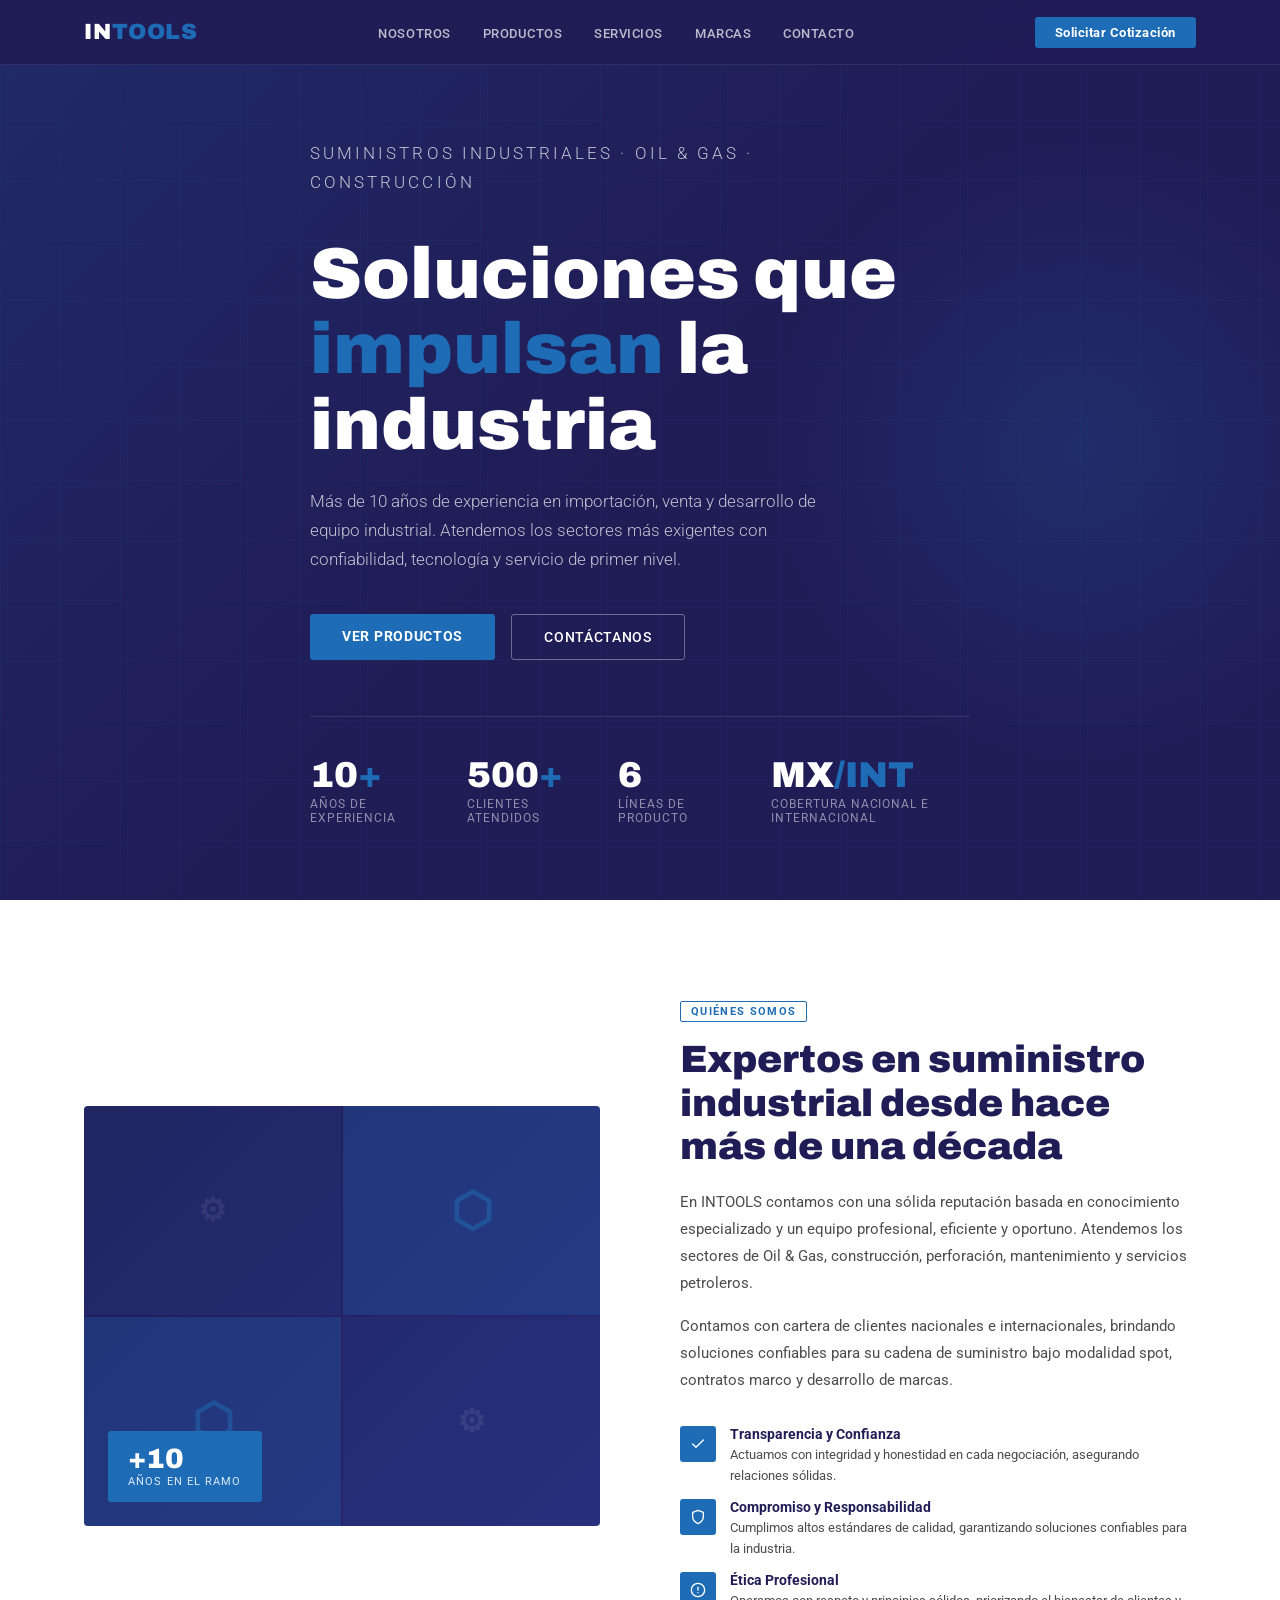
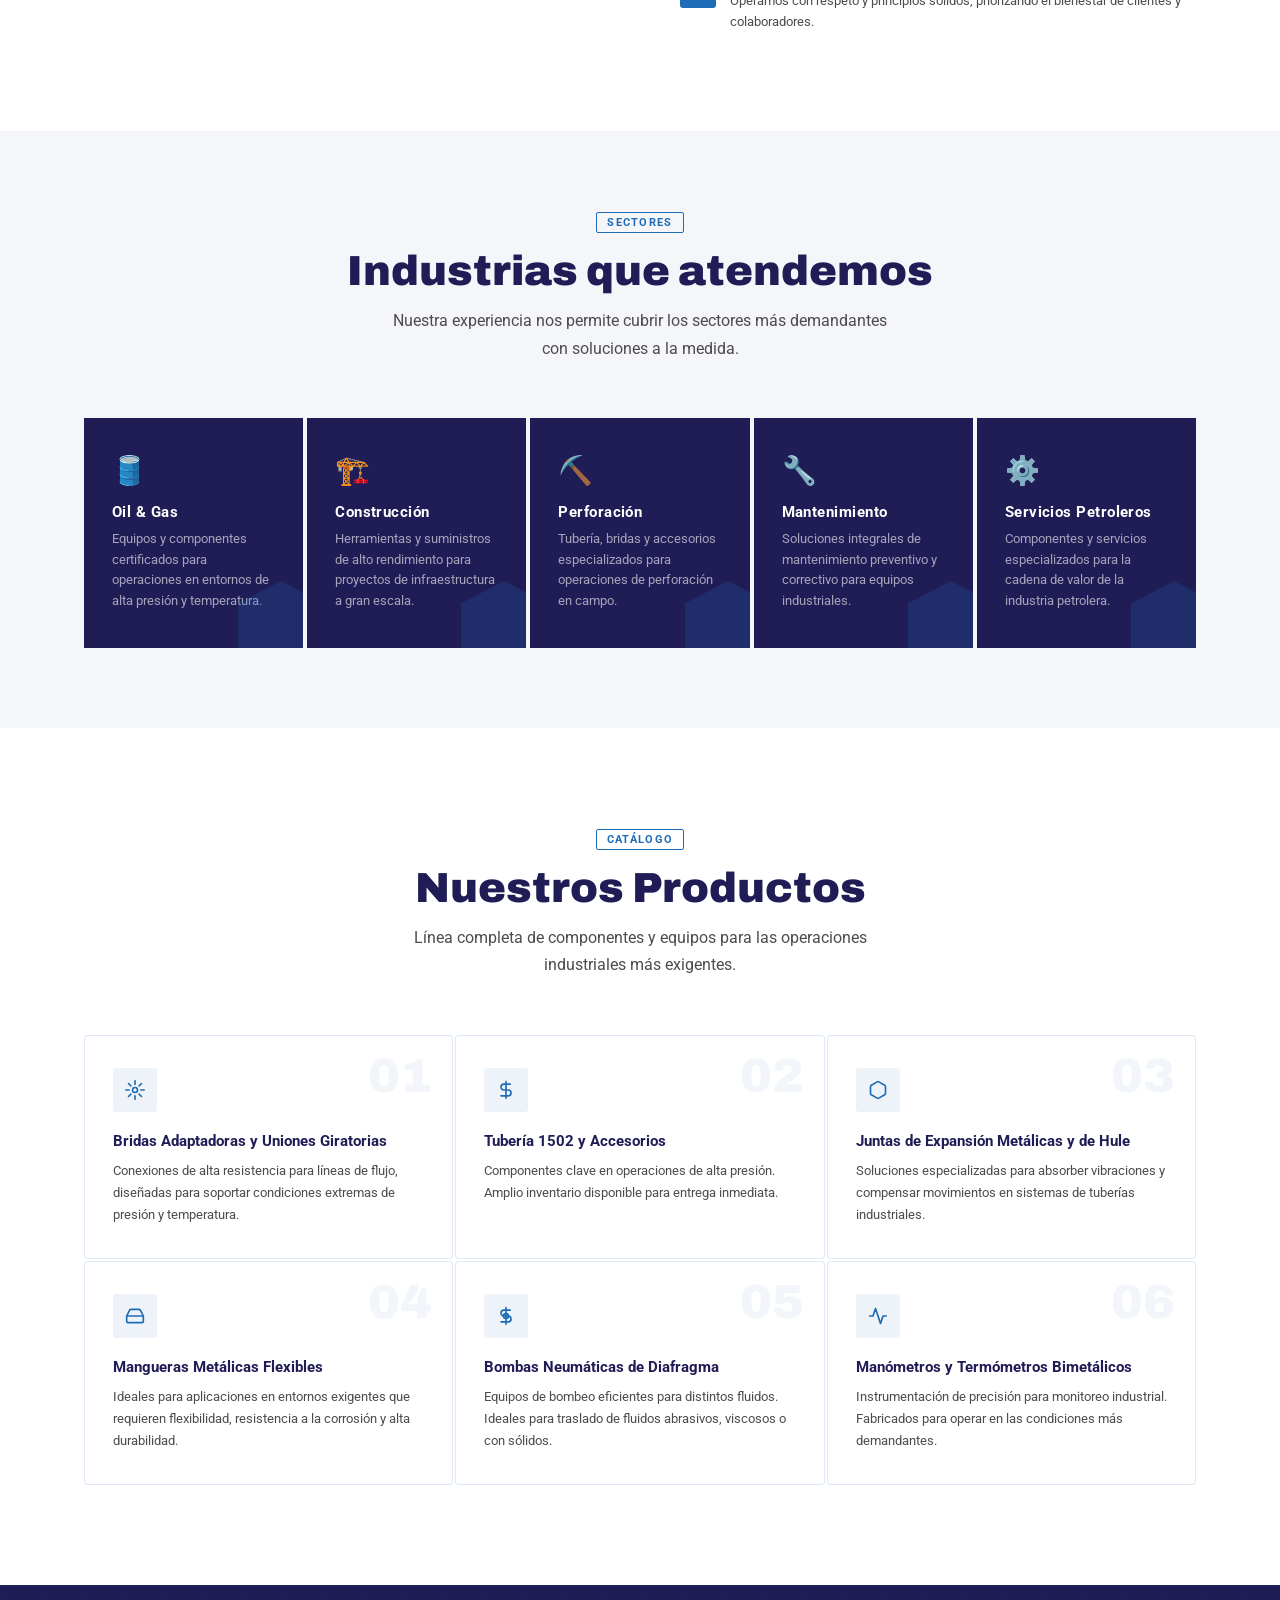
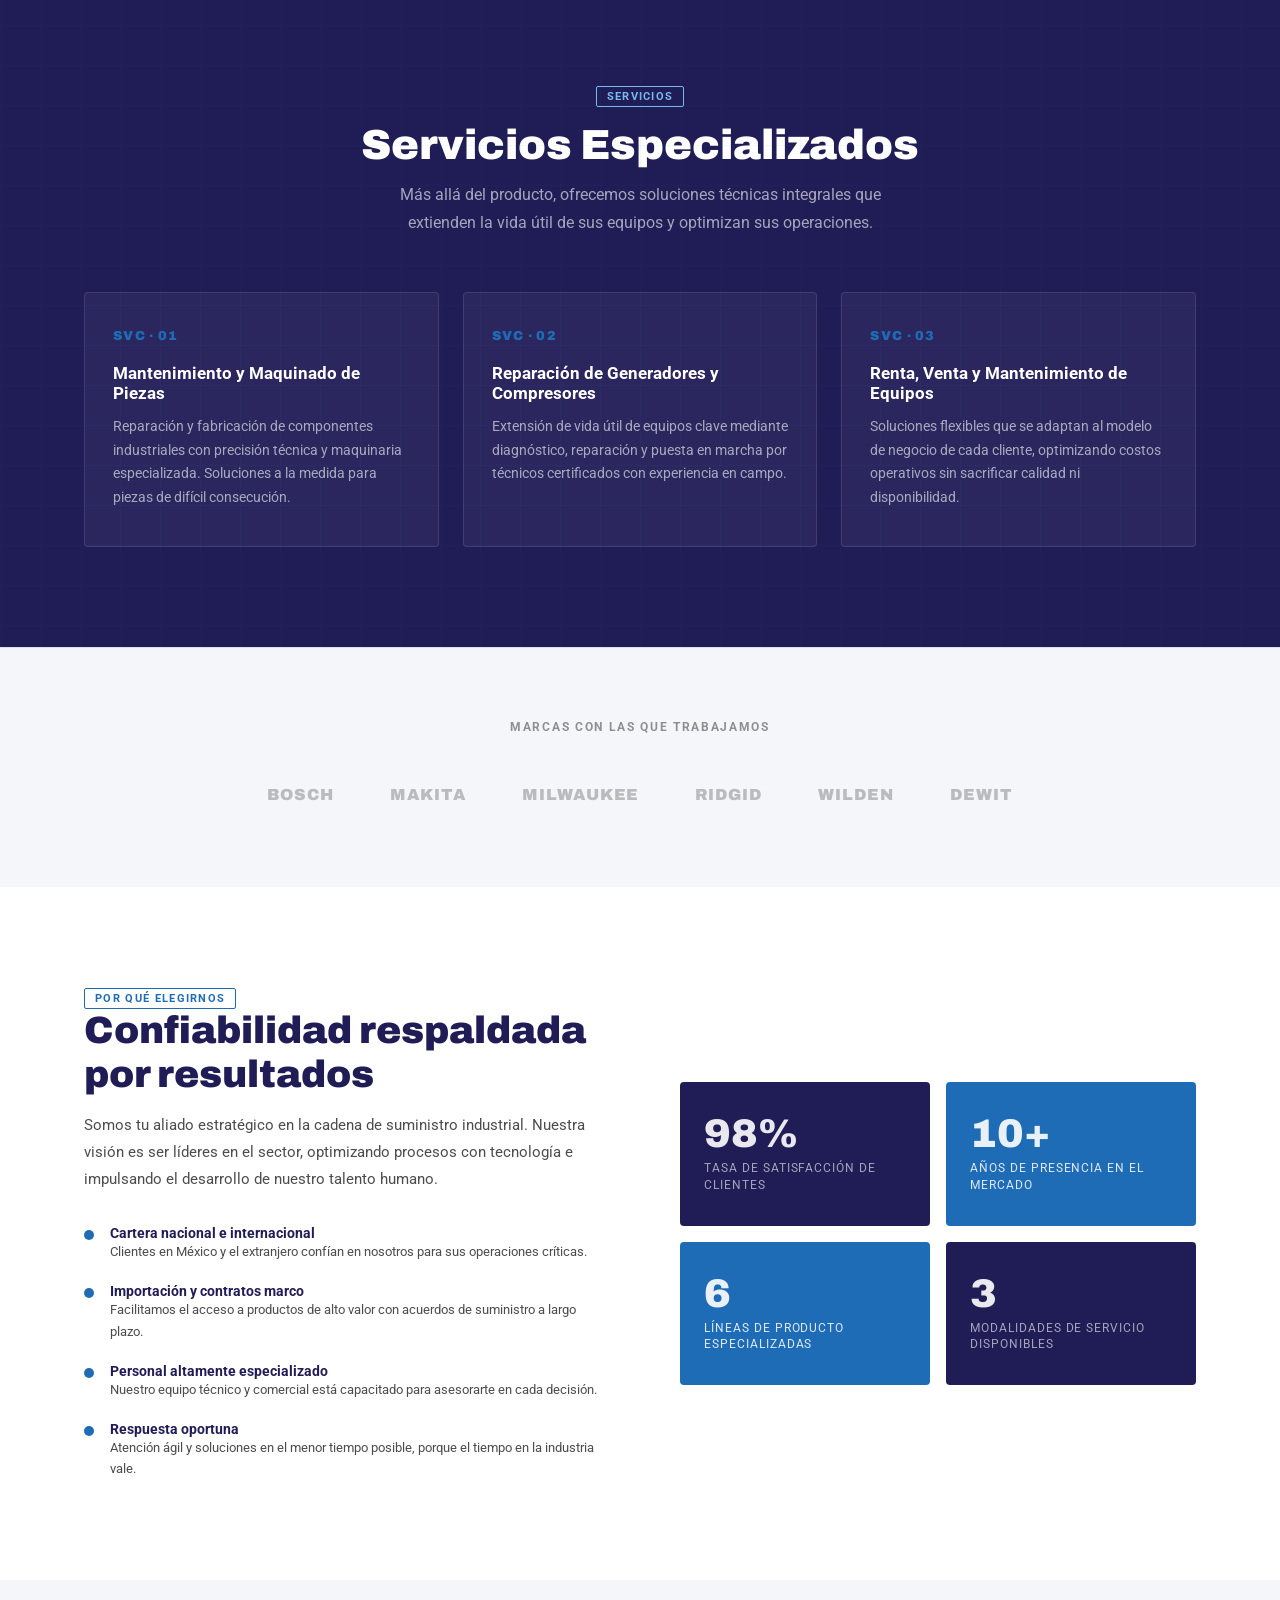
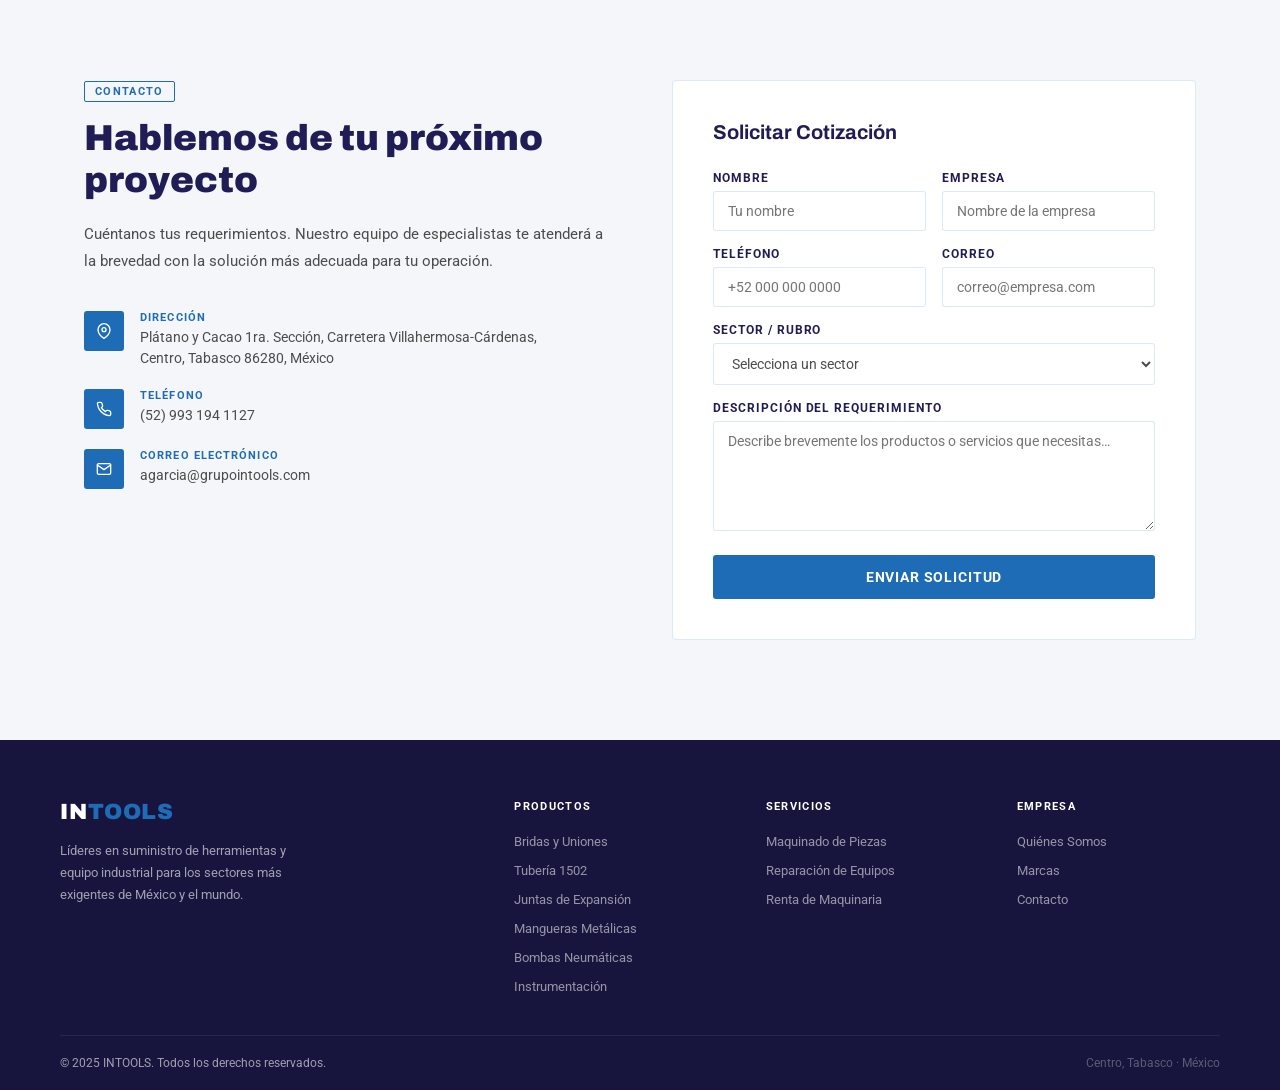
==== index.html @ 66bf2080 "Create index.html" ====
<!DOCTYPE html>
<html lang="es">
<head>
<meta charset="UTF-8">
<meta name="viewport" content="width=device-width, initial-scale=1.0">
<title>INTOOLS – Suministros Industriales</title>
<link rel="preconnect" href="https://fonts.googleapis.com">
<link rel="preconnect" href="https://fonts.gstatic.com" crossorigin>
<link href="https://fonts.googleapis.com/css2?family=Archivo:ital,wght@0,400;0,600;0,700;0,900;1,400&family=Roboto:wght@300;400;500;700&display=swap" rel="stylesheet">
<style>
  *, *::before, *::after { box-sizing: border-box; margin: 0; padding: 0; }

  :root {
    --gray:    #4D4C4C;
    --blue:    #1F6CB6;
    --navy:    #201C56;
    --white:   #ffffff;
    --light:   #f4f6f9;
    --border:  rgba(31,108,182,.15);
    --shadow:  0 4px 32px rgba(32,28,86,.10);
  }

  html { scroll-behavior: smooth; }
  body { font-family: 'Roboto', sans-serif; color: var(--gray); background: var(--white); overflow-x: hidden; }

  /* ── UTILITY ── */
  .container { max-width: 1160px; margin: 0 auto; padding: 0 24px; }
  .tag { display: inline-block; font-size: 11px; font-weight: 700; letter-spacing: .12em; text-transform: uppercase; color: var(--blue); border: 1.5px solid var(--blue); border-radius: 2px; padding: 3px 10px; }

  /* ── NAV ── */
  nav {
    position: fixed; top: 0; left: 0; right: 0; z-index: 100;
    background: rgba(32,28,86,.97);
    backdrop-filter: blur(10px);
    border-bottom: 1px solid rgba(255,255,255,.08);
  }
  .nav-inner { display: flex; align-items: center; justify-content: space-between; height: 64px; }
  .logo { font-family: 'Archivo', sans-serif; font-weight: 900; font-size: 22px; color: var(--white); letter-spacing: .04em; text-decoration: none; }
  .logo span { color: var(--blue); }
  .nav-links { display: flex; gap: 32px; list-style: none; }
  .nav-links a { font-size: 13px; font-weight: 500; color: rgba(255,255,255,.7); text-decoration: none; letter-spacing: .04em; text-transform: uppercase; transition: color .2s; }
  .nav-links a:hover { color: var(--white); }
  .nav-cta { background: var(--blue); color: var(--white); padding: 8px 20px; border-radius: 3px; font-size: 13px; font-weight: 700; text-decoration: none; letter-spacing: .04em; transition: background .2s; }
  .nav-cta:hover { background: #1558a0; }
  .hamburger { display: none; flex-direction: column; gap: 5px; cursor: pointer; background: none; border: none; }
  .hamburger span { width: 24px; height: 2px; background: var(--white); border-radius: 2px; display: block; }

  /* ── HERO ── */
  .hero {
    min-height: 100vh;
    background: var(--navy);
    display: flex; align-items: center;
    position: relative; overflow: hidden;
    padding-top: 64px;
  }
  .hero-bg {
    position: absolute; inset: 0;
    background:
      linear-gradient(135deg, rgba(31,108,182,.18) 0%, transparent 50%),
      linear-gradient(225deg, rgba(32,28,86,1) 50%, transparent 100%);
  }
  .hero-grid {
    position: absolute; inset: 0;
    background-image:
      linear-gradient(rgba(31,108,182,.07) 1px, transparent 1px),
      linear-gradient(90deg, rgba(31,108,182,.07) 1px, transparent 1px);
    background-size: 60px 60px;
  }
  .hero-accent {
    position: absolute; right: -120px; top: 50%; transform: translateY(-50%);
    width: 640px; height: 640px;
    border-radius: 50%;
    background: radial-gradient(circle, rgba(31,108,182,.22) 0%, transparent 70%);
    pointer-events: none;
  }
  .hero-content { position: relative; z-index: 2; max-width: 660px; }
  .hero-eyebrow { color: var(--blue); font-size: 12px; font-weight: 700; letter-spacing: .18em; text-transform: uppercase; margin-bottom: 20px; }
  .hero h1 {
    font-family: 'Archivo', sans-serif;
    font-weight: 900; font-size: clamp(40px, 6vw, 72px);
    color: var(--white); line-height: 1.05; margin-bottom: 24px;
  }
  .hero h1 em { font-style: normal; color: var(--blue); }
  .hero p { font-size: 17px; font-weight: 300; color: rgba(255,255,255,.72); line-height: 1.7; max-width: 520px; margin-bottom: 40px; }
  .hero-actions { display: flex; gap: 16px; flex-wrap: wrap; }
  .btn-primary { background: var(--blue); color: var(--white); padding: 14px 32px; border-radius: 3px; font-size: 14px; font-weight: 700; text-decoration: none; letter-spacing: .05em; text-transform: uppercase; transition: background .2s, transform .15s; display: inline-block; }
  .btn-primary:hover { background: #1558a0; transform: translateY(-1px); }
  .btn-outline { border: 1.5px solid rgba(255,255,255,.35); color: var(--white); padding: 14px 32px; border-radius: 3px; font-size: 14px; font-weight: 500; text-decoration: none; letter-spacing: .05em; text-transform: uppercase; transition: border-color .2s, background .2s; display: inline-block; }
  .btn-outline:hover { border-color: var(--white); background: rgba(255,255,255,.06); }
  .hero-stats { display: flex; gap: 48px; margin-top: 56px; padding-top: 40px; border-top: 1px solid rgba(255,255,255,.1); }
  .stat-num { font-family: 'Archivo', sans-serif; font-weight: 900; font-size: 36px; color: var(--white); line-height: 1; }
  .stat-num span { color: var(--blue); }
  .stat-label { font-size: 12px; color: rgba(255,255,255,.5); margin-top: 4px; text-transform: uppercase; letter-spacing: .08em; }

  /* ── ABOUT ── */
  .about { padding: 100px 0; background: var(--white); }
  .about-grid { display: grid; grid-template-columns: 1fr 1fr; gap: 80px; align-items: center; }
  .about-visual {
    position: relative; height: 420px;
    background: linear-gradient(135deg, var(--navy) 0%, #2a2775 100%);
    border-radius: 4px; overflow: hidden;
  }
  .about-visual-inner {
    position: absolute; inset: 0;
    display: grid; grid-template-columns: 1fr 1fr; grid-template-rows: 1fr 1fr;
    gap: 2px;
  }
  .av-cell {
    background: rgba(31,108,182,.12);
    display: flex; align-items: center; justify-content: center;
    font-size: 32px; color: rgba(255,255,255,.08);
    font-weight: 900; font-family: 'Archivo', sans-serif;
    transition: background .3s;
  }
  .av-cell:hover { background: rgba(31,108,182,.22); }
  .av-cell.accent { background: rgba(31,108,182,.3); color: rgba(31,108,182,.5); font-size: 48px; }
  .av-badge {
    position: absolute; bottom: 24px; left: 24px;
    background: var(--blue); color: var(--white);
    padding: 14px 20px; border-radius: 3px;
  }
  .av-badge .big { font-family: 'Archivo', sans-serif; font-weight: 900; font-size: 28px; line-height: 1; }
  .av-badge .small { font-size: 11px; letter-spacing: .1em; text-transform: uppercase; opacity: .85; margin-top: 2px; }
  .about-text .tag { margin-bottom: 16px; }
  .about-text h2 { font-family: 'Archivo', sans-serif; font-weight: 900; font-size: 38px; color: var(--navy); line-height: 1.15; margin-bottom: 20px; }
  .about-text p { font-size: 15px; line-height: 1.8; color: var(--gray); margin-bottom: 16px; }
  .about-values { display: flex; flex-direction: column; gap: 14px; margin-top: 32px; }
  .value-item { display: flex; align-items: flex-start; gap: 14px; }
  .value-icon { width: 36px; height: 36px; background: var(--blue); border-radius: 3px; display: flex; align-items: center; justify-content: center; flex-shrink: 0; }
  .value-icon svg { width: 16px; height: 16px; fill: none; stroke: var(--white); stroke-width: 2; stroke-linecap: round; stroke-linejoin: round; }
  .value-text strong { display: block; font-size: 14px; font-weight: 700; color: var(--navy); margin-bottom: 2px; }
  .value-text span { font-size: 13px; color: var(--gray); line-height: 1.5; }

  /* ── SECTORS ── */
  .sectors { padding: 80px 0; background: var(--light); }
  .section-head { text-align: center; margin-bottom: 56px; }
  .section-head .tag { margin-bottom: 14px; }
  .section-head h2 { font-family: 'Archivo', sans-serif; font-weight: 900; font-size: clamp(28px,4vw,42px); color: var(--navy); line-height: 1.15; }
  .section-head p { font-size: 16px; color: var(--gray); margin-top: 12px; max-width: 520px; margin-left: auto; margin-right: auto; line-height: 1.7; }
  .sectors-grid { display: grid; grid-template-columns: repeat(auto-fit, minmax(200px, 1fr)); gap: 4px; }
  .sector-card {
    background: var(--navy); color: var(--white);
    padding: 36px 28px; position: relative; overflow: hidden;
    transition: background .25s;
  }
  .sector-card:hover { background: #1a185e; }
  .sector-hex {
    position: absolute; bottom: -28px; right: -28px;
    width: 100px; height: 100px; pointer-events: none;
    overflow: visible;
  }
  .sector-hex polygon {
    fill: rgba(31,108,182,.22);
    transform-origin: 50px 50px;
    transform-box: view-box;
  }
  .sector-card:hover .sector-hex polygon { fill: rgba(31,108,182,.36); }

  @keyframes hexIdleSpin {
    from { transform: rotate(0deg) scale(1); }
    to   { transform: rotate(360deg) scale(1); }
  }
  @keyframes hexHoverSpin {
    from { transform: rotate(0deg) scale(1); }
    to   { transform: rotate(360deg) scale(2.6); }
  }

  .sector-hex polygon { animation: hexIdleSpin 9s linear infinite; }
  .sector-card:hover .sector-hex polygon { animation: hexHoverSpin .75s cubic-bezier(.22,.68,0,1.2) forwards; }
  .sector-icon { font-size: 28px; margin-bottom: 16px; display: block; }
  .sector-card h3 { font-size: 15px; font-weight: 700; letter-spacing: .03em; margin-bottom: 8px; }
  .sector-card p { font-size: 13px; color: rgba(255,255,255,.6); line-height: 1.6; }

  /* ── PRODUCTS ── */
  .products { padding: 100px 0; }
  .products-grid { display: grid; grid-template-columns: repeat(auto-fill, minmax(280px, 1fr)); gap: 2px; margin-top: 56px; }
  .prod-card {
    border: 1.5px solid var(--border); border-radius: 4px; padding: 32px 28px;
    position: relative; overflow: hidden; background: var(--white);
    transition: border-color .25s, box-shadow .25s;
  }
  .prod-card:hover { border-color: var(--blue); box-shadow: var(--shadow); }
  .prod-num { position: absolute; top: 16px; right: 20px; font-family: 'Archivo', sans-serif; font-size: 48px; font-weight: 900; color: rgba(31,108,182,.06); line-height: 1; }
  .prod-icon { width: 44px; height: 44px; background: rgba(31,108,182,.08); border-radius: 3px; display: flex; align-items: center; justify-content: center; margin-bottom: 20px; }
  .prod-icon svg { width: 20px; height: 20px; fill: none; stroke: var(--blue); stroke-width: 2; stroke-linecap: round; stroke-linejoin: round; }
  .prod-card h3 { font-size: 15px; font-weight: 700; color: var(--navy); margin-bottom: 10px; }
  .prod-card p { font-size: 13px; color: var(--gray); line-height: 1.7; }

  /* ── SERVICES ── */
  .services { padding: 100px 0; background: var(--navy); position: relative; overflow: hidden; }
  .services::before {
    content: ''; position: absolute; top: 0; left: 0; right: 0; bottom: 0;
    background-image: linear-gradient(rgba(31,108,182,.06) 1px, transparent 1px),
                      linear-gradient(90deg, rgba(31,108,182,.06) 1px, transparent 1px);
    background-size: 40px 40px;
  }
  .services .section-head h2 { color: var(--white); }
  .services .section-head p { color: rgba(255,255,255,.6); }
  .services-grid { display: grid; grid-template-columns: repeat(3, 1fr); gap: 24px; position: relative; z-index: 1; }
  .svc-card {
    background: rgba(255,255,255,.05); border: 1px solid rgba(255,255,255,.1);
    border-radius: 4px; padding: 36px 28px;
    transition: background .25s, border-color .25s;
  }
  .svc-card:hover { background: rgba(31,108,182,.15); border-color: rgba(31,108,182,.4); }
  .svc-num { font-family: 'Archivo', sans-serif; font-weight: 900; font-size: 13px; color: var(--blue); letter-spacing: .1em; margin-bottom: 20px; display: block; }
  .svc-card h3 { font-size: 17px; font-weight: 700; color: var(--white); margin-bottom: 12px; }
  .svc-card p { font-size: 14px; color: rgba(255,255,255,.6); line-height: 1.7; }

  /* ── BRANDS ── */
  .brands { padding: 72px 0; background: var(--light); border-top: 1px solid var(--border); }
  .brands-head { text-align: center; margin-bottom: 40px; }
  .brands-head p { font-size: 12px; font-weight: 700; letter-spacing: .14em; text-transform: uppercase; color: var(--gray); opacity: .6; }
  .brands-strip { display: flex; flex-wrap: wrap; justify-content: center; align-items: center; gap: 8px 0; }
  .brand-pill {
    padding: 12px 28px;
    font-family: 'Archivo', sans-serif; font-weight: 900; font-size: 16px;
    color: rgba(77,76,76,.35); letter-spacing: .06em; text-transform: uppercase;
    transition: color .2s;
    cursor: default;
  }
  .brand-pill:hover { color: var(--navy); }

  /* ── WHY ── */
  .why { padding: 100px 0; }
  .why-grid { display: grid; grid-template-columns: 1fr 1fr; gap: 80px; align-items: center; }
  .why-text h2 { font-family: 'Archivo', sans-serif; font-weight: 900; font-size: 38px; color: var(--navy); line-height: 1.15; margin-bottom: 16px; }
  .why-text p { font-size: 15px; line-height: 1.8; color: var(--gray); margin-bottom: 32px; }
  .why-features { display: flex; flex-direction: column; gap: 20px; }
  .wf-item { display: flex; gap: 16px; align-items: flex-start; }
  .wf-dot { width: 10px; height: 10px; border-radius: 50%; background: var(--blue); flex-shrink: 0; margin-top: 5px; }
  .wf-item strong { display: block; font-size: 14px; font-weight: 700; color: var(--navy); }
  .wf-item span { font-size: 13px; color: var(--gray); line-height: 1.6; }
  .why-visual { display: grid; grid-template-columns: 1fr 1fr; gap: 16px; }
  .wv-card { background: var(--navy); border-radius: 4px; padding: 32px 24px; }
  .wv-card.accent { background: var(--blue); }
  .wv-num { font-family: 'Archivo', sans-serif; font-weight: 900; font-size: 40px; color: rgba(255,255,255,.9); line-height: 1; }
  .wv-label { font-size: 12px; color: rgba(255,255,255,.6); margin-top: 6px; text-transform: uppercase; letter-spacing: .08em; line-height: 1.4; }
  .wv-card.accent .wv-label { color: rgba(255,255,255,.85); }

  /* ── CONTACT ── */
  .contact { padding: 100px 0; background: var(--light); }
  .contact-grid { display: grid; grid-template-columns: 1fr 1fr; gap: 64px; align-items: start; }
  .contact-info .tag { margin-bottom: 16px; }
  .contact-info h2 { font-family: 'Archivo', sans-serif; font-weight: 900; font-size: 36px; color: var(--navy); line-height: 1.15; margin-bottom: 20px; }
  .contact-info p { font-size: 15px; color: var(--gray); line-height: 1.8; margin-bottom: 36px; }
  .contact-items { display: flex; flex-direction: column; gap: 20px; }
  .ci-item { display: flex; gap: 16px; align-items: flex-start; }
  .ci-icon { width: 40px; height: 40px; background: var(--blue); border-radius: 3px; display: flex; align-items: center; justify-content: center; flex-shrink: 0; }
  .ci-icon svg { width: 16px; height: 16px; fill: none; stroke: var(--white); stroke-width: 2; stroke-linecap: round; stroke-linejoin: round; }
  .ci-label { font-size: 11px; font-weight: 700; text-transform: uppercase; letter-spacing: .1em; color: var(--blue); margin-bottom: 3px; }
  .ci-val { font-size: 14px; color: var(--gray); line-height: 1.5; }
  .ci-val a { color: var(--gray); text-decoration: none; }
  .ci-val a:hover { color: var(--blue); }

  /* Form */
  .contact-form { background: var(--white); border-radius: 4px; padding: 40px; border: 1px solid var(--border); }
  .contact-form h3 { font-family: 'Archivo', sans-serif; font-weight: 700; font-size: 20px; color: var(--navy); margin-bottom: 28px; }
  .form-row { display: grid; grid-template-columns: 1fr 1fr; gap: 16px; }
  .form-group { display: flex; flex-direction: column; gap: 6px; margin-bottom: 16px; }
  .form-group label { font-size: 12px; font-weight: 700; text-transform: uppercase; letter-spacing: .08em; color: var(--navy); }
  .form-group input, .form-group select, .form-group textarea {
    border: 1.5px solid var(--border); border-radius: 3px;
    padding: 11px 14px; font-family: 'Roboto', sans-serif; font-size: 14px; color: var(--gray);
    outline: none; background: var(--white); transition: border-color .2s;
    width: 100%;
  }
  .form-group input:focus, .form-group select:focus, .form-group textarea:focus { border-color: var(--blue); }
  .form-group textarea { resize: vertical; min-height: 110px; }
  .form-submit { width: 100%; background: var(--blue); color: var(--white); border: none; border-radius: 3px; padding: 14px 28px; font-family: 'Roboto', sans-serif; font-size: 14px; font-weight: 700; letter-spacing: .06em; text-transform: uppercase; cursor: pointer; transition: background .2s; margin-top: 8px; }
  .form-submit:hover { background: #1558a0; }

  /* ── FOOTER ── */
  footer { background: #17143d; color: rgba(255,255,255,.6); }
  .footer-main { padding: 60px 0 40px; }
  .footer-grid { display: grid; grid-template-columns: 2fr 1fr 1fr 1fr; gap: 48px; }
  .footer-brand .logo { display: block; margin-bottom: 16px; }
  .footer-brand p { font-size: 13px; line-height: 1.7; max-width: 240px; }
  .footer-col h4 { font-size: 11px; font-weight: 700; text-transform: uppercase; letter-spacing: .12em; color: var(--white); margin-bottom: 18px; }
  .footer-col ul { list-style: none; display: flex; flex-direction: column; gap: 10px; }
  .footer-col ul a { font-size: 13px; color: rgba(255,255,255,.55); text-decoration: none; transition: color .2s; }
  .footer-col ul a:hover { color: var(--white); }
  .footer-bottom { border-top: 1px solid rgba(255,255,255,.08); padding: 20px 0; display: flex; justify-content: space-between; align-items: center; }
  .footer-bottom p { font-size: 12px; }
  .footer-bottom .ft-right { font-size: 12px; color: rgba(255,255,255,.3); }

  /* ── ANIMATIONS ── */
  @keyframes fadeUp { from { opacity:0; transform:translateY(24px); } to { opacity:1; transform:translateY(0); } }
  .hero-content > * { animation: fadeUp .7s ease both; }
  .hero-eyebrow { animation-delay: .1s; }
  .hero h1 { animation-delay: .2s; }
  .hero p { animation-delay: .3s; }
  .hero-actions { animation-delay: .4s; }
  .hero-stats { animation-delay: .5s; }

  /* ── MOBILE ── */
  @media (max-width: 900px) {
    .nav-links, .nav-cta { display: none; }
    .hamburger { display: flex; }
    .about-grid, .why-grid, .contact-grid { grid-template-columns: 1fr; gap: 40px; }
    .services-grid { grid-template-columns: 1fr; }
    .footer-grid { grid-template-columns: 1fr 1fr; }
    .hero-stats { flex-wrap: wrap; gap: 28px; }
    .form-row { grid-template-columns: 1fr; }
  }
  @media (max-width: 600px) {
    .footer-grid { grid-template-columns: 1fr; }
    .sectors-grid { grid-template-columns: 1fr 1fr; }
    .why-visual { grid-template-columns: 1fr 1fr; }
    .products-grid { grid-template-columns: 1fr; }
    .about-visual { height: 280px; }
  }

  /* Toast */
  #toast { position: fixed; bottom: 32px; right: 32px; background: var(--blue); color: #fff; padding: 14px 24px; border-radius: 4px; font-size: 14px; font-weight: 500; opacity: 0; pointer-events: none; transition: opacity .3s; z-index: 999; }
  #toast.show { opacity: 1; }
</style>
</head>
<body>

<!-- NAV -->
<nav>
  <div class="container nav-inner">
    <a href="#" class="logo">IN<span>TOOLS</span></a>
    <ul class="nav-links">
      <li><a href="#nosotros">Nosotros</a></li>
      <li><a href="#productos">Productos</a></li>
      <li><a href="#servicios">Servicios</a></li>
      <li><a href="#marcas">Marcas</a></li>
      <li><a href="#contacto">Contacto</a></li>
    </ul>
    <a href="#contacto" class="nav-cta">Solicitar Cotización</a>
    <button class="hamburger" onclick="toggleMenu()" aria-label="Menú">
      <span></span><span></span><span></span>
    </button>
  </div>
</nav>

<!-- HERO -->
<section class="hero">
  <div class="hero-bg"></div>
  <div class="hero-grid"></div>
  <div class="hero-accent"></div>
  <div class="container">
    <div class="hero-content">
      <p class="hero-eyebrow">Suministros Industriales · Oil &amp; Gas · Construcción</p>
      <h1>Soluciones que <em>impulsan</em> la industria</h1>
      <p>Más de 10 años de experiencia en importación, venta y desarrollo de equipo industrial. Atendemos los sectores más exigentes con confiabilidad, tecnología y servicio de primer nivel.</p>
      <div class="hero-actions">
        <a href="#productos" class="btn-primary">Ver Productos</a>
        <a href="#contacto" class="btn-outline">Contáctanos</a>
      </div>
      <div class="hero-stats">
        <div>
          <div class="stat-num">10<span>+</span></div>
          <div class="stat-label">Años de experiencia</div>
        </div>
        <div>
          <div class="stat-num">500<span>+</span></div>
          <div class="stat-label">Clientes atendidos</div>
        </div>
        <div>
          <div class="stat-num">6</div>
          <div class="stat-label">Líneas de producto</div>
        </div>
        <div>
          <div class="stat-num">MX<span>/INT</span></div>
          <div class="stat-label">Cobertura nacional e internacional</div>
        </div>
      </div>
    </div>
  </div>
</section>

<!-- NOSOTROS -->
<section class="about" id="nosotros">
  <div class="container">
    <div class="about-grid">
      <div class="about-visual">
        <div class="about-visual-inner">
          <div class="av-cell">⚙</div>
          <div class="av-cell accent">⬡</div>
          <div class="av-cell accent">⬡</div>
          <div class="av-cell">⚙</div>
        </div>
        <div class="av-badge">
          <div class="big">+10</div>
          <div class="small">Años en el ramo</div>
        </div>
      </div>
      <div class="about-text">
        <span class="tag">Quiénes somos</span>
        <h2>Expertos en suministro industrial desde hace más de una década</h2>
        <p>En INTOOLS contamos con una sólida reputación basada en conocimiento especializado y un equipo profesional, eficiente y oportuno. Atendemos los sectores de Oil &amp; Gas, construcción, perforación, mantenimiento y servicios petroleros.</p>
        <p>Contamos con cartera de clientes nacionales e internacionales, brindando soluciones confiables para su cadena de suministro bajo modalidad spot, contratos marco y desarrollo de marcas.</p>
        <div class="about-values">
          <div class="value-item">
            <div class="value-icon">
              <svg viewBox="0 0 24 24"><polyline points="20 6 9 17 4 12"/></svg>
            </div>
            <div class="value-text">
              <strong>Transparencia y Confianza</strong>
              <span>Actuamos con integridad y honestidad en cada negociación, asegurando relaciones sólidas.</span>
            </div>
          </div>
          <div class="value-item">
            <div class="value-icon">
              <svg viewBox="0 0 24 24"><path d="M12 22s8-4 8-10V5l-8-3-8 3v7c0 6 8 10 8 10z"/></svg>
            </div>
            <div class="value-text">
              <strong>Compromiso y Responsabilidad</strong>
              <span>Cumplimos altos estándares de calidad, garantizando soluciones confiables para la industria.</span>
            </div>
          </div>
          <div class="value-item">
            <div class="value-icon">
              <svg viewBox="0 0 24 24"><circle cx="12" cy="12" r="10"/><line x1="12" y1="8" x2="12" y2="12"/><line x1="12" y1="16" x2="12.01" y2="16"/></svg>
            </div>
            <div class="value-text">
              <strong>Ética Profesional</strong>
              <span>Operamos con respeto y principios sólidos, priorizando el bienestar de clientes y colaboradores.</span>
            </div>
          </div>
        </div>
      </div>
    </div>
  </div>
</section>

<!-- SECTORES -->
<section class="sectors">
  <div class="container">
    <div class="section-head">
      <span class="tag">Sectores</span>
      <h2>Industrias que atendemos</h2>
      <p>Nuestra experiencia nos permite cubrir los sectores más demandantes con soluciones a la medida.</p>
    </div>
    <div class="sectors-grid">
      <div class="sector-card">
        <svg class="sector-hex" viewBox="0 0 100 100" xmlns="http://www.w3.org/2000/svg"><polygon points="50,5 93,27.5 93,72.5 50,95 7,72.5 7,27.5"/></svg>
        <span class="sector-icon">🛢️</span>
        <h3>Oil &amp; Gas</h3>
        <p>Equipos y componentes certificados para operaciones en entornos de alta presión y temperatura.</p>
      </div>
      <div class="sector-card">
        <svg class="sector-hex" viewBox="0 0 100 100" xmlns="http://www.w3.org/2000/svg"><polygon points="50,5 93,27.5 93,72.5 50,95 7,72.5 7,27.5"/></svg>
        <span class="sector-icon">🏗️</span>
        <h3>Construcción</h3>
        <p>Herramientas y suministros de alto rendimiento para proyectos de infraestructura a gran escala.</p>
      </div>
      <div class="sector-card">
        <svg class="sector-hex" viewBox="0 0 100 100" xmlns="http://www.w3.org/2000/svg"><polygon points="50,5 93,27.5 93,72.5 50,95 7,72.5 7,27.5"/></svg>
        <span class="sector-icon">⛏️</span>
        <h3>Perforación</h3>
        <p>Tubería, bridas y accesorios especializados para operaciones de perforación en campo.</p>
      </div>
      <div class="sector-card">
        <svg class="sector-hex" viewBox="0 0 100 100" xmlns="http://www.w3.org/2000/svg"><polygon points="50,5 93,27.5 93,72.5 50,95 7,72.5 7,27.5"/></svg>
        <span class="sector-icon">🔧</span>
        <h3>Mantenimiento</h3>
        <p>Soluciones integrales de mantenimiento preventivo y correctivo para equipos industriales.</p>
      </div>
      <div class="sector-card">
        <svg class="sector-hex" viewBox="0 0 100 100" xmlns="http://www.w3.org/2000/svg"><polygon points="50,5 93,27.5 93,72.5 50,95 7,72.5 7,27.5"/></svg>
        <span class="sector-icon">⚙️</span>
        <h3>Servicios Petroleros</h3>
        <p>Componentes y servicios especializados para la cadena de valor de la industria petrolera.</p>
      </div>
    </div>
  </div>
</section>

<!-- PRODUCTOS -->
<section class="products" id="productos">
  <div class="container">
    <div class="section-head">
      <span class="tag">Catálogo</span>
      <h2>Nuestros Productos</h2>
      <p>Línea completa de componentes y equipos para las operaciones industriales más exigentes.</p>
    </div>
    <div class="products-grid">

      <div class="prod-card">
        <div class="prod-num">01</div>
        <div class="prod-icon">
          <svg viewBox="0 0 24 24"><circle cx="12" cy="12" r="3"/><path d="M12 1v4M12 19v4M4.22 4.22l2.83 2.83M16.95 16.95l2.83 2.83M1 12h4M19 12h4M4.22 19.78l2.83-2.83M16.95 7.05l2.83-2.83"/></svg>
        </div>
        <h3>Bridas Adaptadoras y Uniones Giratorias</h3>
        <p>Conexiones de alta resistencia para líneas de flujo, diseñadas para soportar condiciones extremas de presión y temperatura.</p>
      </div>

      <div class="prod-card">
        <div class="prod-num">02</div>
        <div class="prod-icon">
          <svg viewBox="0 0 24 24"><line x1="12" y1="2" x2="12" y2="22"/><path d="M17 5H9.5a3.5 3.5 0 000 7h5a3.5 3.5 0 010 7H6"/></svg>
        </div>
        <h3>Tubería 1502 y Accesorios</h3>
        <p>Componentes clave en operaciones de alta presión. Amplio inventario disponible para entrega inmediata.</p>
      </div>

      <div class="prod-card">
        <div class="prod-num">03</div>
        <div class="prod-icon">
          <svg viewBox="0 0 24 24"><path d="M21 16V8a2 2 0 00-1-1.73l-7-4a2 2 0 00-2 0l-7 4A2 2 0 003 8v8a2 2 0 001 1.73l7 4a2 2 0 002 0l7-4A2 2 0 0021 16z"/></svg>
        </div>
        <h3>Juntas de Expansión Metálicas y de Hule</h3>
        <p>Soluciones especializadas para absorber vibraciones y compensar movimientos en sistemas de tuberías industriales.</p>
      </div>

      <div class="prod-card">
        <div class="prod-num">04</div>
        <div class="prod-icon">
          <svg viewBox="0 0 24 24"><path d="M22 12H2"/><path d="M5.45 5.11L2 12v6a2 2 0 002 2h16a2 2 0 002-2v-6l-3.45-6.89A2 2 0 0016.76 4H7.24a2 2 0 00-1.79 1.11z"/></svg>
        </div>
        <h3>Mangueras Metálicas Flexibles</h3>
        <p>Ideales para aplicaciones en entornos exigentes que requieren flexibilidad, resistencia a la corrosión y alta durabilidad.</p>
      </div>

      <div class="prod-card">
        <div class="prod-num">05</div>
        <div class="prod-icon">
          <svg viewBox="0 0 24 24"><path d="M12 2v20M17 5H9.5a3.5 3.5 0 100 7h5a3.5 3.5 0 110 7H6"/><circle cx="12" cy="12" r="3"/></svg>
        </div>
        <h3>Bombas Neumáticas de Diafragma</h3>
        <p>Equipos de bombeo eficientes para distintos fluidos. Ideales para traslado de fluidos abrasivos, viscosos o con sólidos.</p>
      </div>

      <div class="prod-card">
        <div class="prod-num">06</div>
        <div class="prod-icon">
          <svg viewBox="0 0 24 24"><path d="M22 12h-4l-3 9L9 3l-3 9H2"/></svg>
        </div>
        <h3>Manómetros y Termómetros Bimetálicos</h3>
        <p>Instrumentación de precisión para monitoreo industrial. Fabricados para operar en las condiciones más demandantes.</p>
      </div>

    </div>
  </div>
</section>

<!-- SERVICIOS -->
<section class="services" id="servicios">
  <div class="container">
    <div class="section-head">
      <span class="tag" style="color:#7ab8f0;border-color:#7ab8f0;">Servicios</span>
      <h2>Servicios Especializados</h2>
      <p>Más allá del producto, ofrecemos soluciones técnicas integrales que extienden la vida útil de sus equipos y optimizan sus operaciones.</p>
    </div>
    <div class="services-grid">

      <div class="svc-card">
        <span class="svc-num">SVC · 01</span>
        <h3>Mantenimiento y Maquinado de Piezas</h3>
        <p>Reparación y fabricación de componentes industriales con precisión técnica y maquinaria especializada. Soluciones a la medida para piezas de difícil consecución.</p>
      </div>

      <div class="svc-card">
        <span class="svc-num">SVC · 02</span>
        <h3>Reparación de Generadores y Compresores</h3>
        <p>Extensión de vida útil de equipos clave mediante diagnóstico, reparación y puesta en marcha por técnicos certificados con experiencia en campo.</p>
      </div>

      <div class="svc-card">
        <span class="svc-num">SVC · 03</span>
        <h3>Renta, Venta y Mantenimiento de Equipos</h3>
        <p>Soluciones flexibles que se adaptan al modelo de negocio de cada cliente, optimizando costos operativos sin sacrificar calidad ni disponibilidad.</p>
      </div>

    </div>
  </div>
</section>

<!-- MARCAS -->
<section class="brands" id="marcas">
  <div class="container">
    <div class="brands-head">
      <p>Marcas con las que trabajamos</p>
    </div>
    <div class="brands-strip">
      <span class="brand-pill">Bosch</span>
      <span class="brand-pill">Makita</span>
      <span class="brand-pill">Milwaukee</span>
      <span class="brand-pill">Ridgid</span>
      <span class="brand-pill">Wilden</span>
      <span class="brand-pill">Dewit</span>
    </div>
  </div>
</section>

<!-- POR QUÉ INTOOLS -->
<section class="why">
  <div class="container">
    <div class="why-grid">
      <div class="why-text">
        <span class="tag">Por qué elegirnos</span>
        <h2>Confiabilidad respaldada por resultados</h2>
        <p>Somos tu aliado estratégico en la cadena de suministro industrial. Nuestra visión es ser líderes en el sector, optimizando procesos con tecnología e impulsando el desarrollo de nuestro talento humano.</p>
        <div class="why-features">
          <div class="wf-item">
            <div class="wf-dot"></div>
            <div>
              <strong>Cartera nacional e internacional</strong>
              <span>Clientes en México y el extranjero confían en nosotros para sus operaciones críticas.</span>
            </div>
          </div>
          <div class="wf-item">
            <div class="wf-dot"></div>
            <div>
              <strong>Importación y contratos marco</strong>
              <span>Facilitamos el acceso a productos de alto valor con acuerdos de suministro a largo plazo.</span>
            </div>
          </div>
          <div class="wf-item">
            <div class="wf-dot"></div>
            <div>
              <strong>Personal altamente especializado</strong>
              <span>Nuestro equipo técnico y comercial está capacitado para asesorarte en cada decisión.</span>
            </div>
          </div>
          <div class="wf-item">
            <div class="wf-dot"></div>
            <div>
              <strong>Respuesta oportuna</strong>
              <span>Atención ágil y soluciones en el menor tiempo posible, porque el tiempo en la industria vale.</span>
            </div>
          </div>
        </div>
      </div>
      <div class="why-visual">
        <div class="wv-card">
          <div class="wv-num">98%</div>
          <div class="wv-label">Tasa de satisfacción de clientes</div>
        </div>
        <div class="wv-card accent">
          <div class="wv-num">10+</div>
          <div class="wv-label">Años de presencia en el mercado</div>
        </div>
        <div class="wv-card accent">
          <div class="wv-num">6</div>
          <div class="wv-label">Líneas de producto especializadas</div>
        </div>
        <div class="wv-card">
          <div class="wv-num">3</div>
          <div class="wv-label">Modalidades de servicio disponibles</div>
        </div>
      </div>
    </div>
  </div>
</section>

<!-- CONTACTO -->
<section class="contact" id="contacto">
  <div class="container">
    <div class="contact-grid">
      <div class="contact-info">
        <span class="tag">Contacto</span>
        <h2>Hablemos de tu próximo proyecto</h2>
        <p>Cuéntanos tus requerimientos. Nuestro equipo de especialistas te atenderá a la brevedad con la solución más adecuada para tu operación.</p>
        <div class="contact-items">
          <div class="ci-item">
            <div class="ci-icon">
              <svg viewBox="0 0 24 24"><path d="M21 10c0 7-9 13-9 13s-9-6-9-13a9 9 0 0118 0z"/><circle cx="12" cy="10" r="3"/></svg>
            </div>
            <div>
              <div class="ci-label">Dirección</div>
              <div class="ci-val">Plátano y Cacao 1ra. Sección, Carretera Villahermosa-Cárdenas,<br>Centro, Tabasco 86280, México</div>
            </div>
          </div>
          <div class="ci-item">
            <div class="ci-icon">
              <svg viewBox="0 0 24 24"><path d="M22 16.92v3a2 2 0 01-2.18 2 19.79 19.79 0 01-8.63-3.07 19.5 19.5 0 01-6-6A19.79 19.79 0 012.12 4.18 2 2 0 014.11 2h3a2 2 0 012 1.72 12.84 12.84 0 00.7 2.81 2 2 0 01-.45 2.11L8.09 9.91a16 16 0 006 6l1.27-1.27a2 2 0 012.11-.45 12.84 12.84 0 002.81.7A2 2 0 0122 16.92z"/></svg>
            </div>
            <div>
              <div class="ci-label">Teléfono</div>
              <div class="ci-val"><a href="tel:529931941127">(52) 993 194 1127</a></div>
            </div>
          </div>
          <div class="ci-item">
            <div class="ci-icon">
              <svg viewBox="0 0 24 24"><path d="M4 4h16c1.1 0 2 .9 2 2v12c0 1.1-.9 2-2 2H4c-1.1 0-2-.9-2-2V6c0-1.1.9-2 2-2z"/><polyline points="22,6 12,13 2,6"/></svg>
            </div>
            <div>
              <div class="ci-label">Correo electrónico</div>
              <div class="ci-val"><a href="mailto:agarcia@grupointools.com">agarcia@grupointools.com</a></div>
            </div>
          </div>
        </div>
      </div>
      <div class="contact-form">
        <h3>Solicitar Cotización</h3>
        <div class="form-row">
          <div class="form-group">
            <label>Nombre</label>
            <input type="text" placeholder="Tu nombre">
          </div>
          <div class="form-group">
            <label>Empresa</label>
            <input type="text" placeholder="Nombre de la empresa">
          </div>
        </div>
        <div class="form-row">
          <div class="form-group">
            <label>Teléfono</label>
            <input type="tel" placeholder="+52 000 000 0000">
          </div>
          <div class="form-group">
            <label>Correo</label>
            <input type="email" placeholder="correo@empresa.com">
          </div>
        </div>
        <div class="form-group">
          <label>Sector / Rubro</label>
          <select>
            <option value="">Selecciona un sector</option>
            <option>Oil &amp; Gas</option>
            <option>Construcción</option>
            <option>Perforación</option>
            <option>Mantenimiento Industrial</option>
            <option>Servicios Petroleros</option>
            <option>Otro</option>
          </select>
        </div>
        <div class="form-group">
          <label>Descripción del requerimiento</label>
          <textarea placeholder="Describe brevemente los productos o servicios que necesitas…"></textarea>
        </div>
        <button class="form-submit" onclick="sendForm()">Enviar Solicitud</button>
      </div>
    </div>
  </div>
</section>

<!-- FOOTER -->
<footer>
  <div class="container footer-main">
    <div class="footer-grid">
      <div class="footer-brand">
        <a href="#" class="logo">IN<span>TOOLS</span></a>
        <p>Líderes en suministro de herramientas y equipo industrial para los sectores más exigentes de México y el mundo.</p>
      </div>
      <div class="footer-col">
        <h4>Productos</h4>
        <ul>
          <li><a href="#productos">Bridas y Uniones</a></li>
          <li><a href="#productos">Tubería 1502</a></li>
          <li><a href="#productos">Juntas de Expansión</a></li>
          <li><a href="#productos">Mangueras Metálicas</a></li>
          <li><a href="#productos">Bombas Neumáticas</a></li>
          <li><a href="#productos">Instrumentación</a></li>
        </ul>
      </div>
      <div class="footer-col">
        <h4>Servicios</h4>
        <ul>
          <li><a href="#servicios">Maquinado de Piezas</a></li>
          <li><a href="#servicios">Reparación de Equipos</a></li>
          <li><a href="#servicios">Renta de Maquinaria</a></li>
        </ul>
      </div>
      <div class="footer-col">
        <h4>Empresa</h4>
        <ul>
          <li><a href="#nosotros">Quiénes Somos</a></li>
          <li><a href="#marcas">Marcas</a></li>
          <li><a href="#contacto">Contacto</a></li>
        </ul>
      </div>
    </div>
  </div>
  <div class="container footer-bottom">
    <p>© 2025 INTOOLS. Todos los derechos reservados.</p>
    <span class="ft-right">Centro, Tabasco · México</span>
  </div>
</footer>

<div id="toast">✓ Solicitud enviada correctamente</div>

<script>
  // Mobile menu
  function toggleMenu() {
    const links = document.querySelector('.nav-links');
    const cta = document.querySelector('.nav-cta');
    if (!links) return;
    const open = links.style.display === 'flex';
    links.style.display = open ? '' : 'flex';
    links.style.flexDirection = 'column';
    links.style.position = 'absolute';
    links.style.top = '64px';
    links.style.left = '0';
    links.style.right = '0';
    links.style.background = 'rgba(32,28,86,.98)';
    links.style.padding = '20px 24px';
    links.style.gap = '20px';
    if (cta) cta.style.display = open ? '' : 'block';
  }

  // Form toast
  function sendForm() {
    const toast = document.getElementById('toast');
    toast.classList.add('show');
    setTimeout(() => toast.classList.remove('show'), 3000);
  }

  // Scroll-reveal
  const observer = new IntersectionObserver((entries) => {
    entries.forEach(e => {
      if (e.isIntersecting) {
        e.target.style.opacity = '1';
        e.target.style.transform = 'translateY(0)';
      }
    });
  }, { threshold: 0.12 });

  document.querySelectorAll('.prod-card, .svc-card, .sector-card, .wv-card, .value-item').forEach(el => {
    el.style.opacity = '0';
    el.style.transform = 'translateY(20px)';
    el.style.transition = 'opacity .5s ease, transform .5s ease';
    observer.observe(el);
  });
</script>
</body>
</html>
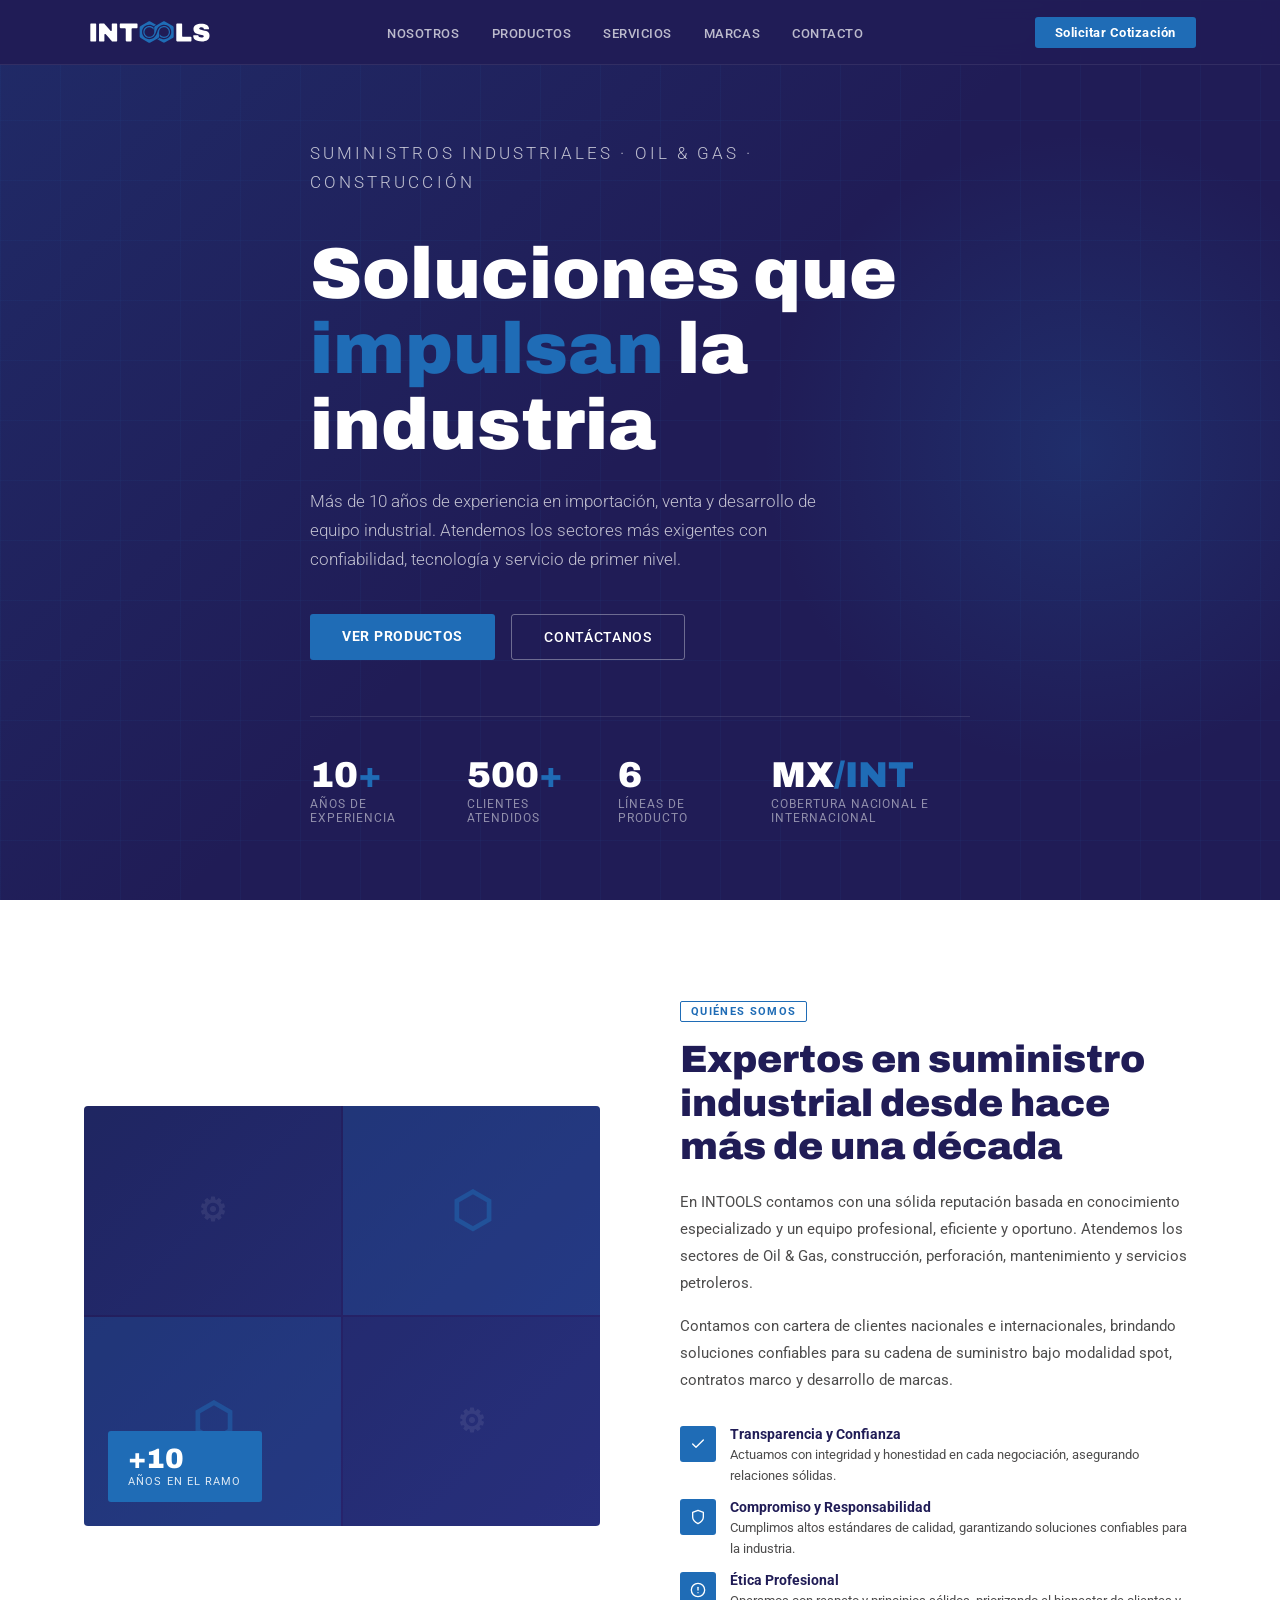
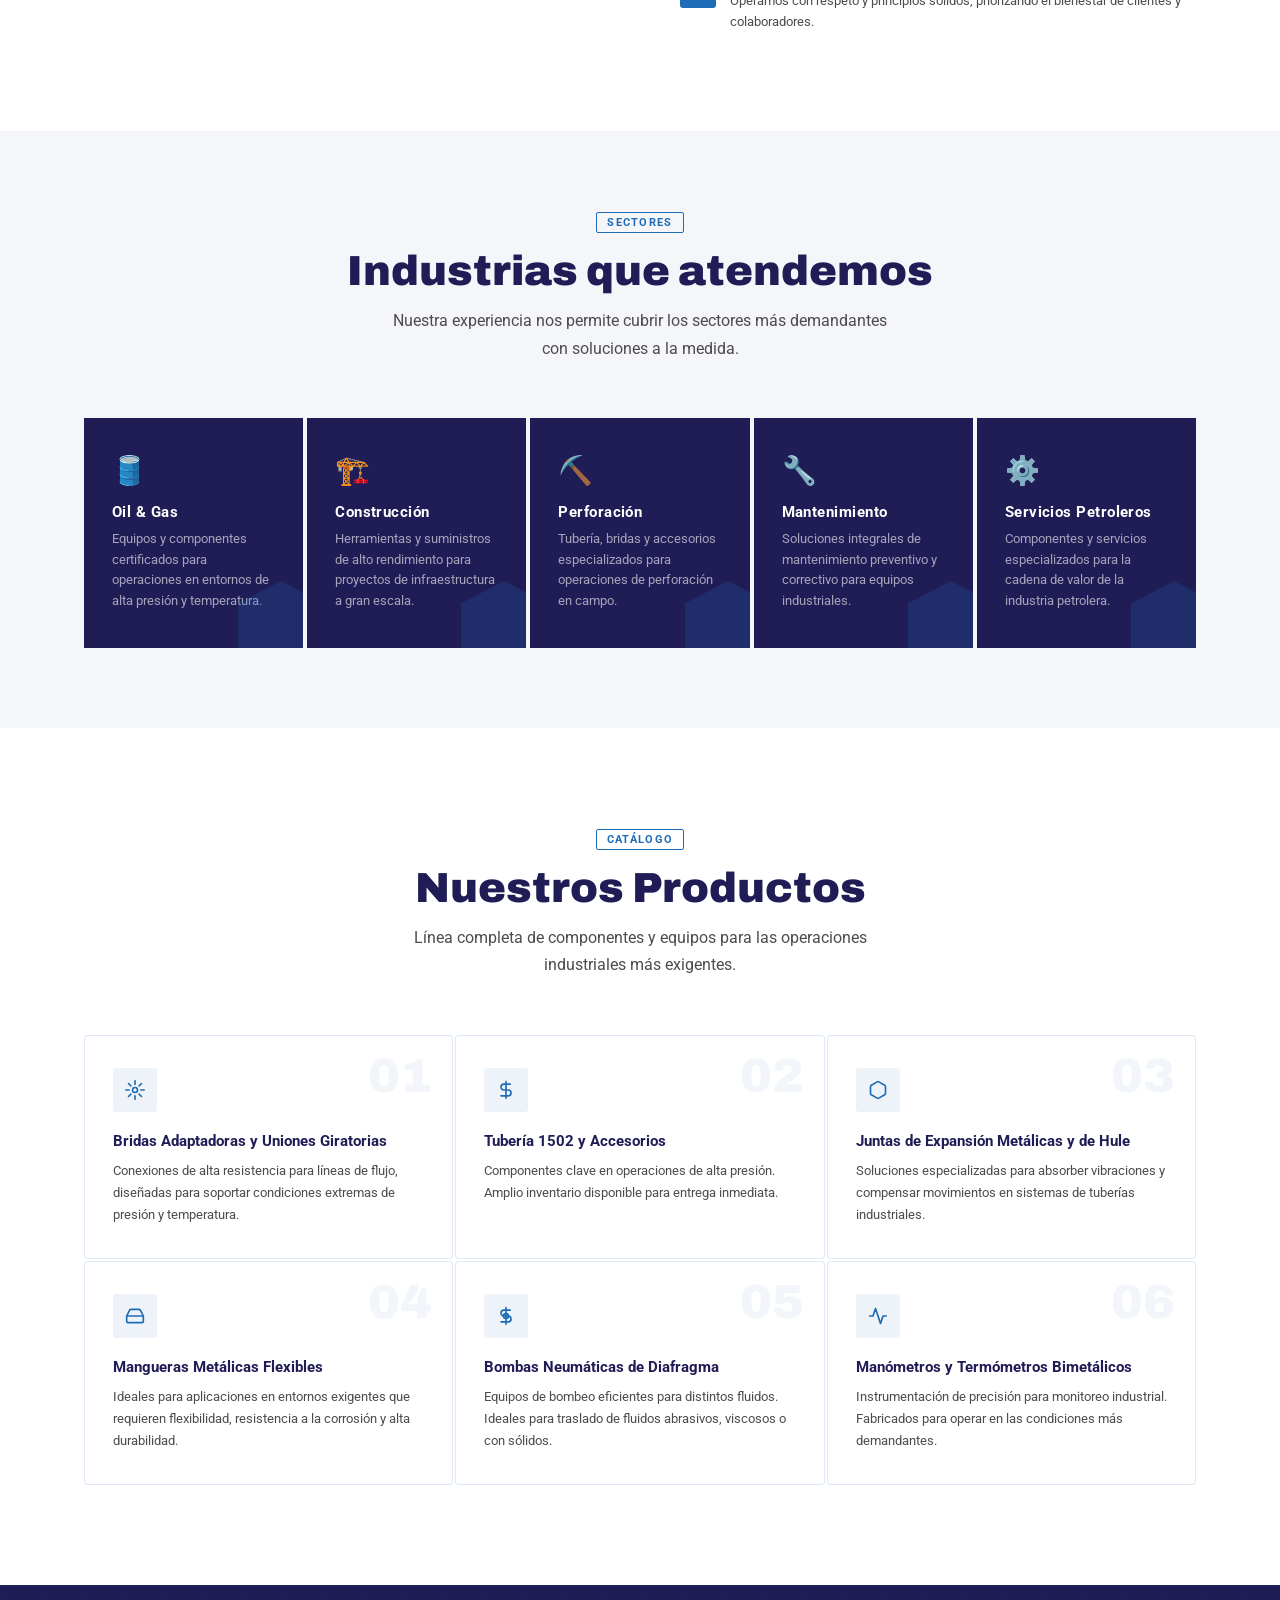
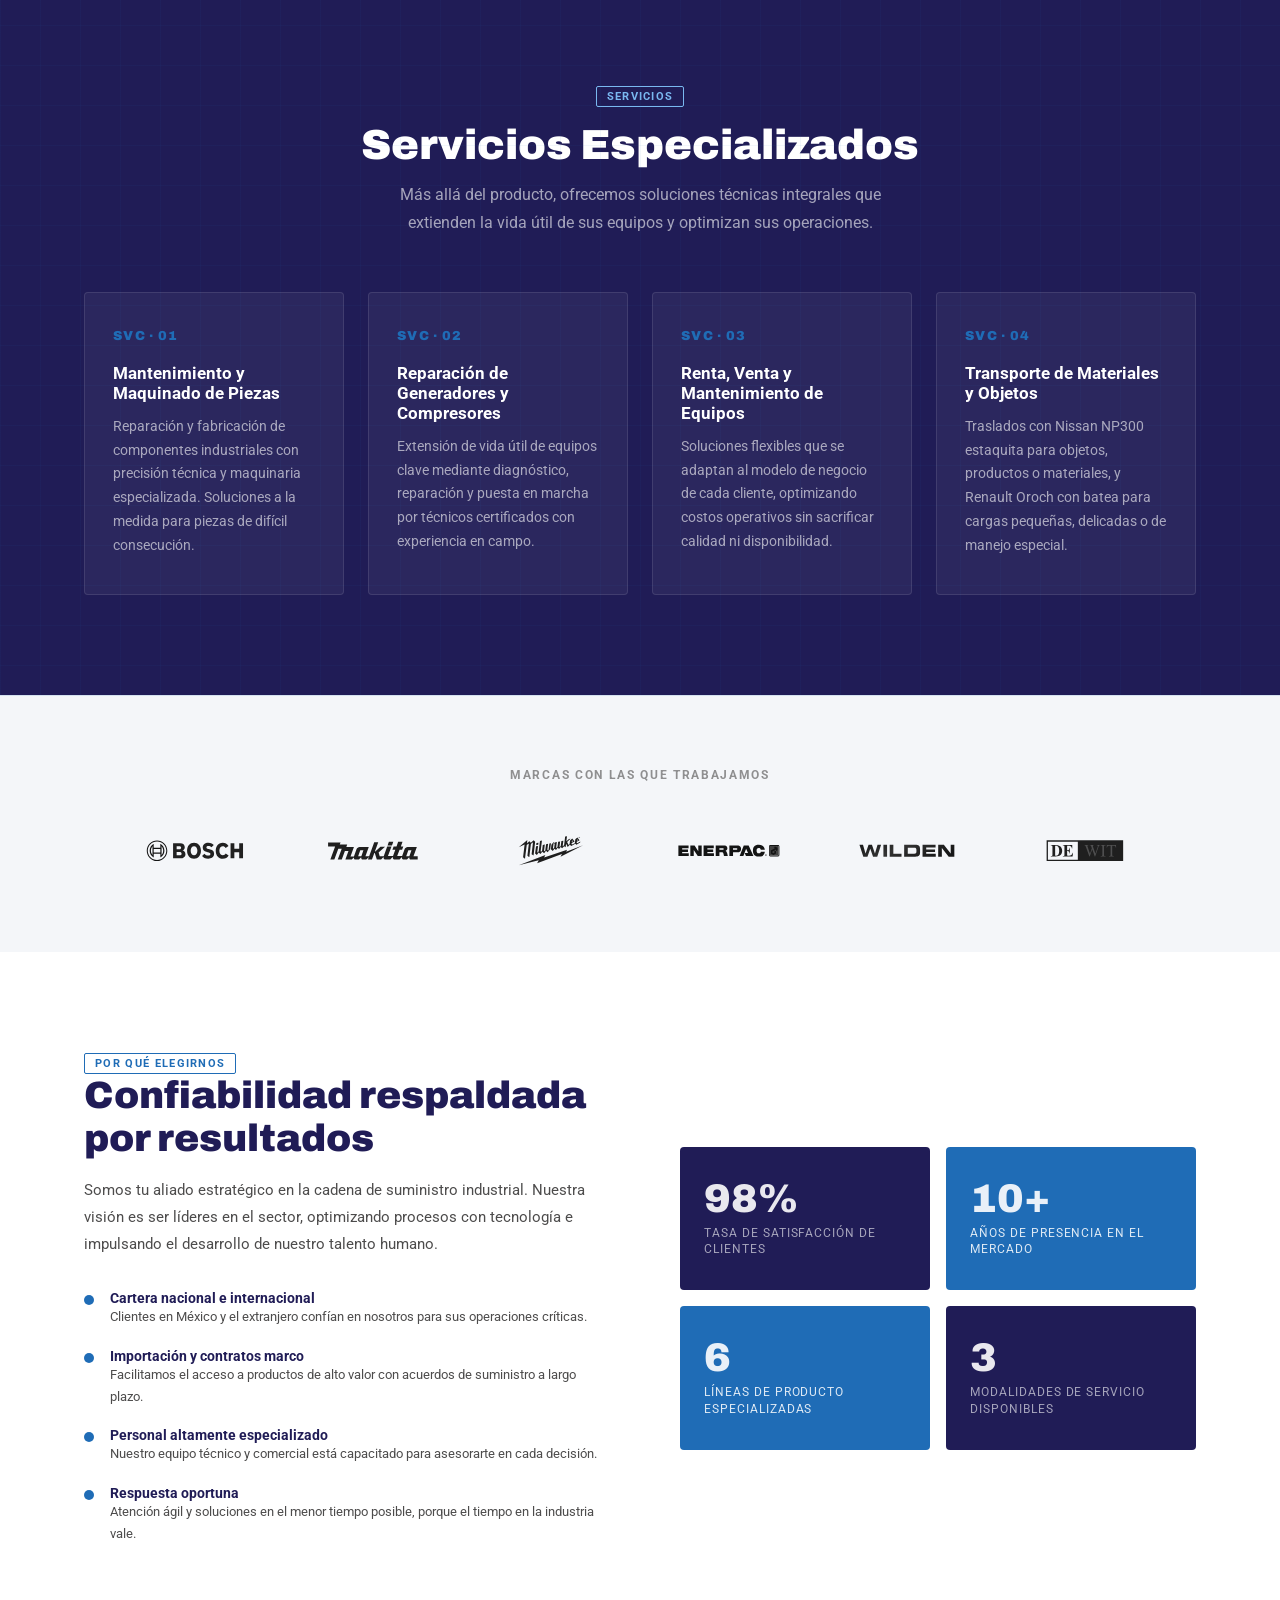
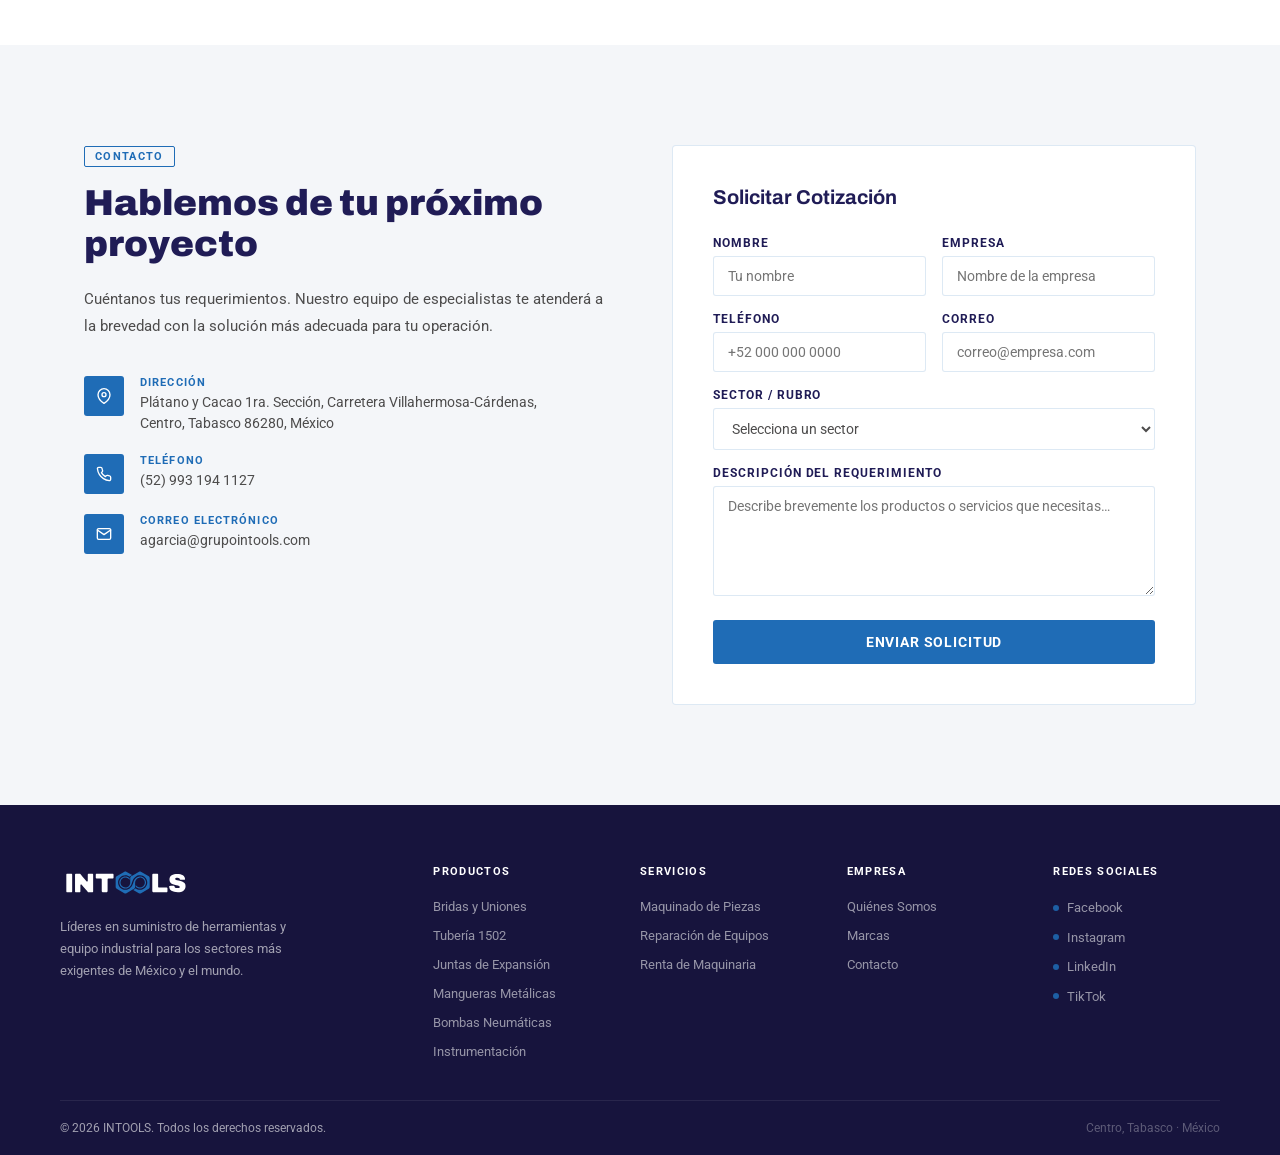
==== commit 79b4d2d2: "Cambios menores Copyright, logos de marcas, logo de la web y otros mas" ====
--- a/index.html
+++ b/index.html
@@ -7,321 +7,16 @@
 <link rel="preconnect" href="https://fonts.googleapis.com">
 <link rel="preconnect" href="https://fonts.gstatic.com" crossorigin>
 <link href="https://fonts.googleapis.com/css2?family=Archivo:ital,wght@0,400;0,600;0,700;0,900;1,400&family=Roboto:wght@300;400;500;700&display=swap" rel="stylesheet">
-<style>
-  *, *::before, *::after { box-sizing: border-box; margin: 0; padding: 0; }
-
-  :root {
-    --gray:    #4D4C4C;
-    --blue:    #1F6CB6;
-    --navy:    #201C56;
-    --white:   #ffffff;
-    --light:   #f4f6f9;
-    --border:  rgba(31,108,182,.15);
-    --shadow:  0 4px 32px rgba(32,28,86,.10);
-  }
-
-  html { scroll-behavior: smooth; }
-  body { font-family: 'Roboto', sans-serif; color: var(--gray); background: var(--white); overflow-x: hidden; }
-
-  /* ── UTILITY ── */
-  .container { max-width: 1160px; margin: 0 auto; padding: 0 24px; }
-  .tag { display: inline-block; font-size: 11px; font-weight: 700; letter-spacing: .12em; text-transform: uppercase; color: var(--blue); border: 1.5px solid var(--blue); border-radius: 2px; padding: 3px 10px; }
-
-  /* ── NAV ── */
-  nav {
-    position: fixed; top: 0; left: 0; right: 0; z-index: 100;
-    background: rgba(32,28,86,.97);
-    backdrop-filter: blur(10px);
-    border-bottom: 1px solid rgba(255,255,255,.08);
-  }
-  .nav-inner { display: flex; align-items: center; justify-content: space-between; height: 64px; }
-  .logo { font-family: 'Archivo', sans-serif; font-weight: 900; font-size: 22px; color: var(--white); letter-spacing: .04em; text-decoration: none; }
-  .logo span { color: var(--blue); }
-  .nav-links { display: flex; gap: 32px; list-style: none; }
-  .nav-links a { font-size: 13px; font-weight: 500; color: rgba(255,255,255,.7); text-decoration: none; letter-spacing: .04em; text-transform: uppercase; transition: color .2s; }
-  .nav-links a:hover { color: var(--white); }
-  .nav-cta { background: var(--blue); color: var(--white); padding: 8px 20px; border-radius: 3px; font-size: 13px; font-weight: 700; text-decoration: none; letter-spacing: .04em; transition: background .2s; }
-  .nav-cta:hover { background: #1558a0; }
-  .hamburger { display: none; flex-direction: column; gap: 5px; cursor: pointer; background: none; border: none; }
-  .hamburger span { width: 24px; height: 2px; background: var(--white); border-radius: 2px; display: block; }
-
-  /* ── HERO ── */
-  .hero {
-    min-height: 100vh;
-    background: var(--navy);
-    display: flex; align-items: center;
-    position: relative; overflow: hidden;
-    padding-top: 64px;
-  }
-  .hero-bg {
-    position: absolute; inset: 0;
-    background:
-      linear-gradient(135deg, rgba(31,108,182,.18) 0%, transparent 50%),
-      linear-gradient(225deg, rgba(32,28,86,1) 50%, transparent 100%);
-  }
-  .hero-grid {
-    position: absolute; inset: 0;
-    background-image:
-      linear-gradient(rgba(31,108,182,.07) 1px, transparent 1px),
-      linear-gradient(90deg, rgba(31,108,182,.07) 1px, transparent 1px);
-    background-size: 60px 60px;
-  }
-  .hero-accent {
-    position: absolute; right: -120px; top: 50%; transform: translateY(-50%);
-    width: 640px; height: 640px;
-    border-radius: 50%;
-    background: radial-gradient(circle, rgba(31,108,182,.22) 0%, transparent 70%);
-    pointer-events: none;
-  }
-  .hero-content { position: relative; z-index: 2; max-width: 660px; }
-  .hero-eyebrow { color: var(--blue); font-size: 12px; font-weight: 700; letter-spacing: .18em; text-transform: uppercase; margin-bottom: 20px; }
-  .hero h1 {
-    font-family: 'Archivo', sans-serif;
-    font-weight: 900; font-size: clamp(40px, 6vw, 72px);
-    color: var(--white); line-height: 1.05; margin-bottom: 24px;
-  }
-  .hero h1 em { font-style: normal; color: var(--blue); }
-  .hero p { font-size: 17px; font-weight: 300; color: rgba(255,255,255,.72); line-height: 1.7; max-width: 520px; margin-bottom: 40px; }
-  .hero-actions { display: flex; gap: 16px; flex-wrap: wrap; }
-  .btn-primary { background: var(--blue); color: var(--white); padding: 14px 32px; border-radius: 3px; font-size: 14px; font-weight: 700; text-decoration: none; letter-spacing: .05em; text-transform: uppercase; transition: background .2s, transform .15s; display: inline-block; }
-  .btn-primary:hover { background: #1558a0; transform: translateY(-1px); }
-  .btn-outline { border: 1.5px solid rgba(255,255,255,.35); color: var(--white); padding: 14px 32px; border-radius: 3px; font-size: 14px; font-weight: 500; text-decoration: none; letter-spacing: .05em; text-transform: uppercase; transition: border-color .2s, background .2s; display: inline-block; }
-  .btn-outline:hover { border-color: var(--white); background: rgba(255,255,255,.06); }
-  .hero-stats { display: flex; gap: 48px; margin-top: 56px; padding-top: 40px; border-top: 1px solid rgba(255,255,255,.1); }
-  .stat-num { font-family: 'Archivo', sans-serif; font-weight: 900; font-size: 36px; color: var(--white); line-height: 1; }
-  .stat-num span { color: var(--blue); }
-  .stat-label { font-size: 12px; color: rgba(255,255,255,.5); margin-top: 4px; text-transform: uppercase; letter-spacing: .08em; }
-
-  /* ── ABOUT ── */
-  .about { padding: 100px 0; background: var(--white); }
-  .about-grid { display: grid; grid-template-columns: 1fr 1fr; gap: 80px; align-items: center; }
-  .about-visual {
-    position: relative; height: 420px;
-    background: linear-gradient(135deg, var(--navy) 0%, #2a2775 100%);
-    border-radius: 4px; overflow: hidden;
-  }
-  .about-visual-inner {
-    position: absolute; inset: 0;
-    display: grid; grid-template-columns: 1fr 1fr; grid-template-rows: 1fr 1fr;
-    gap: 2px;
-  }
-  .av-cell {
-    background: rgba(31,108,182,.12);
-    display: flex; align-items: center; justify-content: center;
-    font-size: 32px; color: rgba(255,255,255,.08);
-    font-weight: 900; font-family: 'Archivo', sans-serif;
-    transition: background .3s;
-  }
-  .av-cell:hover { background: rgba(31,108,182,.22); }
-  .av-cell.accent { background: rgba(31,108,182,.3); color: rgba(31,108,182,.5); font-size: 48px; }
-  .av-badge {
-    position: absolute; bottom: 24px; left: 24px;
-    background: var(--blue); color: var(--white);
-    padding: 14px 20px; border-radius: 3px;
-  }
-  .av-badge .big { font-family: 'Archivo', sans-serif; font-weight: 900; font-size: 28px; line-height: 1; }
-  .av-badge .small { font-size: 11px; letter-spacing: .1em; text-transform: uppercase; opacity: .85; margin-top: 2px; }
-  .about-text .tag { margin-bottom: 16px; }
-  .about-text h2 { font-family: 'Archivo', sans-serif; font-weight: 900; font-size: 38px; color: var(--navy); line-height: 1.15; margin-bottom: 20px; }
-  .about-text p { font-size: 15px; line-height: 1.8; color: var(--gray); margin-bottom: 16px; }
-  .about-values { display: flex; flex-direction: column; gap: 14px; margin-top: 32px; }
-  .value-item { display: flex; align-items: flex-start; gap: 14px; }
-  .value-icon { width: 36px; height: 36px; background: var(--blue); border-radius: 3px; display: flex; align-items: center; justify-content: center; flex-shrink: 0; }
-  .value-icon svg { width: 16px; height: 16px; fill: none; stroke: var(--white); stroke-width: 2; stroke-linecap: round; stroke-linejoin: round; }
-  .value-text strong { display: block; font-size: 14px; font-weight: 700; color: var(--navy); margin-bottom: 2px; }
-  .value-text span { font-size: 13px; color: var(--gray); line-height: 1.5; }
-
-  /* ── SECTORS ── */
-  .sectors { padding: 80px 0; background: var(--light); }
-  .section-head { text-align: center; margin-bottom: 56px; }
-  .section-head .tag { margin-bottom: 14px; }
-  .section-head h2 { font-family: 'Archivo', sans-serif; font-weight: 900; font-size: clamp(28px,4vw,42px); color: var(--navy); line-height: 1.15; }
-  .section-head p { font-size: 16px; color: var(--gray); margin-top: 12px; max-width: 520px; margin-left: auto; margin-right: auto; line-height: 1.7; }
-  .sectors-grid { display: grid; grid-template-columns: repeat(auto-fit, minmax(200px, 1fr)); gap: 4px; }
-  .sector-card {
-    background: var(--navy); color: var(--white);
-    padding: 36px 28px; position: relative; overflow: hidden;
-    transition: background .25s;
-  }
-  .sector-card:hover { background: #1a185e; }
-  .sector-hex {
-    position: absolute; bottom: -28px; right: -28px;
-    width: 100px; height: 100px; pointer-events: none;
-    overflow: visible;
-  }
-  .sector-hex polygon {
-    fill: rgba(31,108,182,.22);
-    transform-origin: 50px 50px;
-    transform-box: view-box;
-  }
-  .sector-card:hover .sector-hex polygon { fill: rgba(31,108,182,.36); }
-
-  @keyframes hexIdleSpin {
-    from { transform: rotate(0deg) scale(1); }
-    to   { transform: rotate(360deg) scale(1); }
-  }
-  @keyframes hexHoverSpin {
-    from { transform: rotate(0deg) scale(1); }
-    to   { transform: rotate(360deg) scale(2.6); }
-  }
-
-  .sector-hex polygon { animation: hexIdleSpin 9s linear infinite; }
-  .sector-card:hover .sector-hex polygon { animation: hexHoverSpin .75s cubic-bezier(.22,.68,0,1.2) forwards; }
-  .sector-icon { font-size: 28px; margin-bottom: 16px; display: block; }
-  .sector-card h3 { font-size: 15px; font-weight: 700; letter-spacing: .03em; margin-bottom: 8px; }
-  .sector-card p { font-size: 13px; color: rgba(255,255,255,.6); line-height: 1.6; }
-
-  /* ── PRODUCTS ── */
-  .products { padding: 100px 0; }
-  .products-grid { display: grid; grid-template-columns: repeat(auto-fill, minmax(280px, 1fr)); gap: 2px; margin-top: 56px; }
-  .prod-card {
-    border: 1.5px solid var(--border); border-radius: 4px; padding: 32px 28px;
-    position: relative; overflow: hidden; background: var(--white);
-    transition: border-color .25s, box-shadow .25s;
-  }
-  .prod-card:hover { border-color: var(--blue); box-shadow: var(--shadow); }
-  .prod-num { position: absolute; top: 16px; right: 20px; font-family: 'Archivo', sans-serif; font-size: 48px; font-weight: 900; color: rgba(31,108,182,.06); line-height: 1; }
-  .prod-icon { width: 44px; height: 44px; background: rgba(31,108,182,.08); border-radius: 3px; display: flex; align-items: center; justify-content: center; margin-bottom: 20px; }
-  .prod-icon svg { width: 20px; height: 20px; fill: none; stroke: var(--blue); stroke-width: 2; stroke-linecap: round; stroke-linejoin: round; }
-  .prod-card h3 { font-size: 15px; font-weight: 700; color: var(--navy); margin-bottom: 10px; }
-  .prod-card p { font-size: 13px; color: var(--gray); line-height: 1.7; }
-
-  /* ── SERVICES ── */
-  .services { padding: 100px 0; background: var(--navy); position: relative; overflow: hidden; }
-  .services::before {
-    content: ''; position: absolute; top: 0; left: 0; right: 0; bottom: 0;
-    background-image: linear-gradient(rgba(31,108,182,.06) 1px, transparent 1px),
-                      linear-gradient(90deg, rgba(31,108,182,.06) 1px, transparent 1px);
-    background-size: 40px 40px;
-  }
-  .services .section-head h2 { color: var(--white); }
-  .services .section-head p { color: rgba(255,255,255,.6); }
-  .services-grid { display: grid; grid-template-columns: repeat(3, 1fr); gap: 24px; position: relative; z-index: 1; }
-  .svc-card {
-    background: rgba(255,255,255,.05); border: 1px solid rgba(255,255,255,.1);
-    border-radius: 4px; padding: 36px 28px;
-    transition: background .25s, border-color .25s;
-  }
-  .svc-card:hover { background: rgba(31,108,182,.15); border-color: rgba(31,108,182,.4); }
-  .svc-num { font-family: 'Archivo', sans-serif; font-weight: 900; font-size: 13px; color: var(--blue); letter-spacing: .1em; margin-bottom: 20px; display: block; }
-  .svc-card h3 { font-size: 17px; font-weight: 700; color: var(--white); margin-bottom: 12px; }
-  .svc-card p { font-size: 14px; color: rgba(255,255,255,.6); line-height: 1.7; }
-
-  /* ── BRANDS ── */
-  .brands { padding: 72px 0; background: var(--light); border-top: 1px solid var(--border); }
-  .brands-head { text-align: center; margin-bottom: 40px; }
-  .brands-head p { font-size: 12px; font-weight: 700; letter-spacing: .14em; text-transform: uppercase; color: var(--gray); opacity: .6; }
-  .brands-strip { display: flex; flex-wrap: wrap; justify-content: center; align-items: center; gap: 8px 0; }
-  .brand-pill {
-    padding: 12px 28px;
-    font-family: 'Archivo', sans-serif; font-weight: 900; font-size: 16px;
-    color: rgba(77,76,76,.35); letter-spacing: .06em; text-transform: uppercase;
-    transition: color .2s;
-    cursor: default;
-  }
-  .brand-pill:hover { color: var(--navy); }
-
-  /* ── WHY ── */
-  .why { padding: 100px 0; }
-  .why-grid { display: grid; grid-template-columns: 1fr 1fr; gap: 80px; align-items: center; }
-  .why-text h2 { font-family: 'Archivo', sans-serif; font-weight: 900; font-size: 38px; color: var(--navy); line-height: 1.15; margin-bottom: 16px; }
-  .why-text p { font-size: 15px; line-height: 1.8; color: var(--gray); margin-bottom: 32px; }
-  .why-features { display: flex; flex-direction: column; gap: 20px; }
-  .wf-item { display: flex; gap: 16px; align-items: flex-start; }
-  .wf-dot { width: 10px; height: 10px; border-radius: 50%; background: var(--blue); flex-shrink: 0; margin-top: 5px; }
-  .wf-item strong { display: block; font-size: 14px; font-weight: 700; color: var(--navy); }
-  .wf-item span { font-size: 13px; color: var(--gray); line-height: 1.6; }
-  .why-visual { display: grid; grid-template-columns: 1fr 1fr; gap: 16px; }
-  .wv-card { background: var(--navy); border-radius: 4px; padding: 32px 24px; }
-  .wv-card.accent { background: var(--blue); }
-  .wv-num { font-family: 'Archivo', sans-serif; font-weight: 900; font-size: 40px; color: rgba(255,255,255,.9); line-height: 1; }
-  .wv-label { font-size: 12px; color: rgba(255,255,255,.6); margin-top: 6px; text-transform: uppercase; letter-spacing: .08em; line-height: 1.4; }
-  .wv-card.accent .wv-label { color: rgba(255,255,255,.85); }
-
-  /* ── CONTACT ── */
-  .contact { padding: 100px 0; background: var(--light); }
-  .contact-grid { display: grid; grid-template-columns: 1fr 1fr; gap: 64px; align-items: start; }
-  .contact-info .tag { margin-bottom: 16px; }
-  .contact-info h2 { font-family: 'Archivo', sans-serif; font-weight: 900; font-size: 36px; color: var(--navy); line-height: 1.15; margin-bottom: 20px; }
-  .contact-info p { font-size: 15px; color: var(--gray); line-height: 1.8; margin-bottom: 36px; }
-  .contact-items { display: flex; flex-direction: column; gap: 20px; }
-  .ci-item { display: flex; gap: 16px; align-items: flex-start; }
-  .ci-icon { width: 40px; height: 40px; background: var(--blue); border-radius: 3px; display: flex; align-items: center; justify-content: center; flex-shrink: 0; }
-  .ci-icon svg { width: 16px; height: 16px; fill: none; stroke: var(--white); stroke-width: 2; stroke-linecap: round; stroke-linejoin: round; }
-  .ci-label { font-size: 11px; font-weight: 700; text-transform: uppercase; letter-spacing: .1em; color: var(--blue); margin-bottom: 3px; }
-  .ci-val { font-size: 14px; color: var(--gray); line-height: 1.5; }
-  .ci-val a { color: var(--gray); text-decoration: none; }
-  .ci-val a:hover { color: var(--blue); }
-
-  /* Form */
-  .contact-form { background: var(--white); border-radius: 4px; padding: 40px; border: 1px solid var(--border); }
-  .contact-form h3 { font-family: 'Archivo', sans-serif; font-weight: 700; font-size: 20px; color: var(--navy); margin-bottom: 28px; }
-  .form-row { display: grid; grid-template-columns: 1fr 1fr; gap: 16px; }
-  .form-group { display: flex; flex-direction: column; gap: 6px; margin-bottom: 16px; }
-  .form-group label { font-size: 12px; font-weight: 700; text-transform: uppercase; letter-spacing: .08em; color: var(--navy); }
-  .form-group input, .form-group select, .form-group textarea {
-    border: 1.5px solid var(--border); border-radius: 3px;
-    padding: 11px 14px; font-family: 'Roboto', sans-serif; font-size: 14px; color: var(--gray);
-    outline: none; background: var(--white); transition: border-color .2s;
-    width: 100%;
-  }
-  .form-group input:focus, .form-group select:focus, .form-group textarea:focus { border-color: var(--blue); }
-  .form-group textarea { resize: vertical; min-height: 110px; }
-  .form-submit { width: 100%; background: var(--blue); color: var(--white); border: none; border-radius: 3px; padding: 14px 28px; font-family: 'Roboto', sans-serif; font-size: 14px; font-weight: 700; letter-spacing: .06em; text-transform: uppercase; cursor: pointer; transition: background .2s; margin-top: 8px; }
-  .form-submit:hover { background: #1558a0; }
-
-  /* ── FOOTER ── */
-  footer { background: #17143d; color: rgba(255,255,255,.6); }
-  .footer-main { padding: 60px 0 40px; }
-  .footer-grid { display: grid; grid-template-columns: 2fr 1fr 1fr 1fr; gap: 48px; }
-  .footer-brand .logo { display: block; margin-bottom: 16px; }
-  .footer-brand p { font-size: 13px; line-height: 1.7; max-width: 240px; }
-  .footer-col h4 { font-size: 11px; font-weight: 700; text-transform: uppercase; letter-spacing: .12em; color: var(--white); margin-bottom: 18px; }
-  .footer-col ul { list-style: none; display: flex; flex-direction: column; gap: 10px; }
-  .footer-col ul a { font-size: 13px; color: rgba(255,255,255,.55); text-decoration: none; transition: color .2s; }
-  .footer-col ul a:hover { color: var(--white); }
-  .footer-bottom { border-top: 1px solid rgba(255,255,255,.08); padding: 20px 0; display: flex; justify-content: space-between; align-items: center; }
-  .footer-bottom p { font-size: 12px; }
-  .footer-bottom .ft-right { font-size: 12px; color: rgba(255,255,255,.3); }
-
-  /* ── ANIMATIONS ── */
-  @keyframes fadeUp { from { opacity:0; transform:translateY(24px); } to { opacity:1; transform:translateY(0); } }
-  .hero-content > * { animation: fadeUp .7s ease both; }
-  .hero-eyebrow { animation-delay: .1s; }
-  .hero h1 { animation-delay: .2s; }
-  .hero p { animation-delay: .3s; }
-  .hero-actions { animation-delay: .4s; }
-  .hero-stats { animation-delay: .5s; }
-
-  /* ── MOBILE ── */
-  @media (max-width: 900px) {
-    .nav-links, .nav-cta { display: none; }
-    .hamburger { display: flex; }
-    .about-grid, .why-grid, .contact-grid { grid-template-columns: 1fr; gap: 40px; }
-    .services-grid { grid-template-columns: 1fr; }
-    .footer-grid { grid-template-columns: 1fr 1fr; }
-    .hero-stats { flex-wrap: wrap; gap: 28px; }
-    .form-row { grid-template-columns: 1fr; }
-  }
-  @media (max-width: 600px) {
-    .footer-grid { grid-template-columns: 1fr; }
-    .sectors-grid { grid-template-columns: 1fr 1fr; }
-    .why-visual { grid-template-columns: 1fr 1fr; }
-    .products-grid { grid-template-columns: 1fr; }
-    .about-visual { height: 280px; }
-  }
-
-  /* Toast */
-  #toast { position: fixed; bottom: 32px; right: 32px; background: var(--blue); color: #fff; padding: 14px 24px; border-radius: 4px; font-size: 14px; font-weight: 500; opacity: 0; pointer-events: none; transition: opacity .3s; z-index: 999; }
-  #toast.show { opacity: 1; }
-</style>
+<link rel="stylesheet" href="styles.css">
 </head>
 <body>
 
 <!-- NAV -->
 <nav>
   <div class="container nav-inner">
-    <a href="#" class="logo">IN<span>TOOLS</span></a>
+    <a href="#" class="logo" aria-label="INTOOLS">
+      <img src="assets/logo/logo_intools_dark.svg" alt="INTOOLS">
+    </a>
     <ul class="nav-links">
       <li><a href="#nosotros">Nosotros</a></li>
       <li><a href="#productos">Productos</a></li>
@@ -330,7 +25,7 @@
       <li><a href="#contacto">Contacto</a></li>
     </ul>
     <a href="#contacto" class="nav-cta">Solicitar Cotización</a>
-    <button class="hamburger" onclick="toggleMenu()" aria-label="Menú">
+    <button class="hamburger" aria-label="Menú">
       <span></span><span></span><span></span>
     </button>
   </div>
@@ -542,7 +237,7 @@
 <section class="services" id="servicios">
   <div class="container">
     <div class="section-head">
-      <span class="tag" style="color:#7ab8f0;border-color:#7ab8f0;">Servicios</span>
+      <span class="tag tag-light">Servicios</span>
       <h2>Servicios Especializados</h2>
       <p>Más allá del producto, ofrecemos soluciones técnicas integrales que extienden la vida útil de sus equipos y optimizan sus operaciones.</p>
     </div>
@@ -566,6 +261,12 @@
         <p>Soluciones flexibles que se adaptan al modelo de negocio de cada cliente, optimizando costos operativos sin sacrificar calidad ni disponibilidad.</p>
       </div>
 
+      <div class="svc-card">
+        <span class="svc-num">SVC · 04</span>
+        <h3>Transporte de Materiales y Objetos</h3>
+        <p>Traslados con Nissan NP300 estaquita para objetos, productos o materiales, y Renault Oroch con batea para cargas pequeñas, delicadas o de manejo especial.</p>
+      </div>
+
     </div>
   </div>
 </section>
@@ -577,12 +278,24 @@
       <p>Marcas con las que trabajamos</p>
     </div>
     <div class="brands-strip">
-      <span class="brand-pill">Bosch</span>
-      <span class="brand-pill">Makita</span>
-      <span class="brand-pill">Milwaukee</span>
-      <span class="brand-pill">Ridgid</span>
-      <span class="brand-pill">Wilden</span>
-      <span class="brand-pill">Dewit</span>
+      <div class="brand-logo brand-bosch">
+        <img src="assets/logo/marcas/logo_bosch.svg" alt="Bosch">
+      </div>
+      <div class="brand-logo brand-makita">
+        <img src="assets/logo/marcas/logo_makita.svg" alt="Makita">
+      </div>
+      <div class="brand-logo brand-milwaukee">
+        <img src="assets/logo/marcas/logo_milwaukee.svg" alt="Milwaukee">
+      </div>
+      <div class="brand-logo brand-enerpac">
+        <img src="assets/logo/marcas/logo_enerpac.svg" alt="Enerpac">
+      </div>
+      <div class="brand-logo brand-wilden">
+        <img src="assets/logo/marcas/logo_wilden.svg" alt="Wilden">
+      </div>
+      <div class="brand-logo brand-dewit">
+        <img src="assets/logo/marcas/logo_dewit.svg" alt="Dewit">
+      </div>
     </div>
   </div>
 </section>
@@ -724,7 +437,7 @@
           <label>Descripción del requerimiento</label>
           <textarea placeholder="Describe brevemente los productos o servicios que necesitas…"></textarea>
         </div>
-        <button class="form-submit" onclick="sendForm()">Enviar Solicitud</button>
+        <button class="form-submit">Enviar Solicitud</button>
       </div>
     </div>
   </div>
@@ -735,7 +448,9 @@
   <div class="container footer-main">
     <div class="footer-grid">
       <div class="footer-brand">
-        <a href="#" class="logo">IN<span>TOOLS</span></a>
+        <a href="#" class="logo" aria-label="INTOOLS">
+          <img src="assets/logo/logo_intools_dark.svg" alt="INTOOLS">
+        </a>
         <p>Líderes en suministro de herramientas y equipo industrial para los sectores más exigentes de México y el mundo.</p>
       </div>
       <div class="footer-col">
@@ -765,58 +480,25 @@
           <li><a href="#contacto">Contacto</a></li>
         </ul>
       </div>
+      <div class="footer-col">
+        <h4>Redes sociales</h4>
+        <ul class="social-links">
+          <li><a href="https://www.facebook.com/Intoolsmx" target="_blank" rel="noopener noreferrer">Facebook</a></li>
+          <li><a href="#" aria-label="Instagram de INTOOLS">Instagram</a></li>
+          <li><a href="#" aria-label="LinkedIn de INTOOLS">LinkedIn</a></li>
+          <li><a href="#" aria-label="TikTok de INTOOLS">TikTok</a></li>
+        </ul>
+      </div>
     </div>
   </div>
   <div class="container footer-bottom">
-    <p>© 2025 INTOOLS. Todos los derechos reservados.</p>
+    <p>© <span id="current-year"></span> INTOOLS. Todos los derechos reservados.</p>
     <span class="ft-right">Centro, Tabasco · México</span>
   </div>
 </footer>
 
 <div id="toast">✓ Solicitud enviada correctamente</div>
 
-<script>
-  // Mobile menu
-  function toggleMenu() {
-    const links = document.querySelector('.nav-links');
-    const cta = document.querySelector('.nav-cta');
-    if (!links) return;
-    const open = links.style.display === 'flex';
-    links.style.display = open ? '' : 'flex';
-    links.style.flexDirection = 'column';
-    links.style.position = 'absolute';
-    links.style.top = '64px';
-    links.style.left = '0';
-    links.style.right = '0';
-    links.style.background = 'rgba(32,28,86,.98)';
-    links.style.padding = '20px 24px';
-    links.style.gap = '20px';
-    if (cta) cta.style.display = open ? '' : 'block';
-  }
-
-  // Form toast
-  function sendForm() {
-    const toast = document.getElementById('toast');
-    toast.classList.add('show');
-    setTimeout(() => toast.classList.remove('show'), 3000);
-  }
-
-  // Scroll-reveal
-  const observer = new IntersectionObserver((entries) => {
-    entries.forEach(e => {
-      if (e.isIntersecting) {
-        e.target.style.opacity = '1';
-        e.target.style.transform = 'translateY(0)';
-      }
-    });
-  }, { threshold: 0.12 });
-
-  document.querySelectorAll('.prod-card, .svc-card, .sector-card, .wv-card, .value-item').forEach(el => {
-    el.style.opacity = '0';
-    el.style.transform = 'translateY(20px)';
-    el.style.transition = 'opacity .5s ease, transform .5s ease';
-    observer.observe(el);
-  });
-</script>
+<script src="script.js"></script>
 </body>
 </html>
--- a/styles.css
+++ b/styles.css
@@ -0,0 +1,320 @@
+*, *::before, *::after { box-sizing: border-box; margin: 0; padding: 0; }
+
+:root {
+  --gray:    #4D4C4C;
+  --blue:    #1F6CB6;
+  --navy:    #201C56;
+  --white:   #ffffff;
+  --light:   #f4f6f9;
+  --border:  rgba(31,108,182,.15);
+  --shadow:  0 4px 32px rgba(32,28,86,.10);
+}
+
+html { scroll-behavior: smooth; }
+body { font-family: 'Roboto', sans-serif; color: var(--gray); background: var(--white); overflow-x: hidden; }
+
+/* ── UTILITY ── */
+.container { max-width: 1160px; margin: 0 auto; padding: 0 24px; }
+.tag { display: inline-block; font-size: 11px; font-weight: 700; letter-spacing: .12em; text-transform: uppercase; color: var(--blue); border: 1.5px solid var(--blue); border-radius: 2px; padding: 3px 10px; }
+.tag-light { color: #7ab8f0; border-color: #7ab8f0; }
+
+/* ── NAV ── */
+nav {
+  position: fixed; top: 0; left: 0; right: 0; z-index: 100;
+  background: rgba(32,28,86,.97);
+  backdrop-filter: blur(10px);
+  border-bottom: 1px solid rgba(255,255,255,.08);
+}
+.nav-inner { display: flex; align-items: center; justify-content: space-between; height: 64px; }
+.logo { display: inline-flex; align-items: center; width: 132px; height: 35px; text-decoration: none; }
+.logo img { display: block; width: 100%; height: 100%; object-fit: contain; }
+.nav-links { display: flex; gap: 32px; list-style: none; }
+.nav-links a { font-size: 13px; font-weight: 500; color: rgba(255,255,255,.7); text-decoration: none; letter-spacing: .04em; text-transform: uppercase; transition: color .2s; }
+.nav-links a:hover { color: var(--white); }
+.nav-cta { background: var(--blue); color: var(--white); padding: 8px 20px; border-radius: 3px; font-size: 13px; font-weight: 700; text-decoration: none; letter-spacing: .04em; transition: background .2s; }
+.nav-cta:hover { background: #1558a0; }
+.hamburger { display: none; flex-direction: column; gap: 5px; cursor: pointer; background: none; border: none; }
+.hamburger span { width: 24px; height: 2px; background: var(--white); border-radius: 2px; display: block; }
+
+/* ── HERO ── */
+.hero {
+  min-height: 100vh;
+  background: var(--navy);
+  display: flex; align-items: center;
+  position: relative; overflow: hidden;
+  padding-top: 64px;
+}
+.hero-bg {
+  position: absolute; inset: 0;
+  background:
+    linear-gradient(135deg, rgba(31,108,182,.18) 0%, transparent 50%),
+    linear-gradient(225deg, rgba(32,28,86,1) 50%, transparent 100%);
+}
+.hero-grid {
+  position: absolute; inset: 0;
+  background-image:
+    linear-gradient(rgba(31,108,182,.07) 1px, transparent 1px),
+    linear-gradient(90deg, rgba(31,108,182,.07) 1px, transparent 1px);
+  background-size: 60px 60px;
+}
+.hero-accent {
+  position: absolute; right: -120px; top: 50%; transform: translateY(-50%);
+  width: 640px; height: 640px;
+  border-radius: 50%;
+  background: radial-gradient(circle, rgba(31,108,182,.22) 0%, transparent 70%);
+  pointer-events: none;
+}
+.hero-content { position: relative; z-index: 2; max-width: 660px; }
+.hero-eyebrow { color: var(--blue); font-size: 12px; font-weight: 700; letter-spacing: .18em; text-transform: uppercase; margin-bottom: 20px; }
+.hero h1 {
+  font-family: 'Archivo', sans-serif;
+  font-weight: 900; font-size: clamp(40px, 6vw, 72px);
+  color: var(--white); line-height: 1.05; margin-bottom: 24px;
+}
+.hero h1 em { font-style: normal; color: var(--blue); }
+.hero p { font-size: 17px; font-weight: 300; color: rgba(255,255,255,.72); line-height: 1.7; max-width: 520px; margin-bottom: 40px; }
+.hero-actions { display: flex; gap: 16px; flex-wrap: wrap; }
+.btn-primary { background: var(--blue); color: var(--white); padding: 14px 32px; border-radius: 3px; font-size: 14px; font-weight: 700; text-decoration: none; letter-spacing: .05em; text-transform: uppercase; transition: background .2s, transform .15s; display: inline-block; }
+.btn-primary:hover { background: #1558a0; transform: translateY(-1px); }
+.btn-outline { border: 1.5px solid rgba(255,255,255,.35); color: var(--white); padding: 14px 32px; border-radius: 3px; font-size: 14px; font-weight: 500; text-decoration: none; letter-spacing: .05em; text-transform: uppercase; transition: border-color .2s, background .2s; display: inline-block; }
+.btn-outline:hover { border-color: var(--white); background: rgba(255,255,255,.06); }
+.hero-stats { display: flex; gap: 48px; margin-top: 56px; padding-top: 40px; border-top: 1px solid rgba(255,255,255,.1); }
+.stat-num { font-family: 'Archivo', sans-serif; font-weight: 900; font-size: 36px; color: var(--white); line-height: 1; }
+.stat-num span { color: var(--blue); }
+.stat-label { font-size: 12px; color: rgba(255,255,255,.5); margin-top: 4px; text-transform: uppercase; letter-spacing: .08em; }
+
+/* ── ABOUT ── */
+.about { padding: 100px 0; background: var(--white); }
+.about-grid { display: grid; grid-template-columns: 1fr 1fr; gap: 80px; align-items: center; }
+.about-visual {
+  position: relative; height: 420px;
+  background: linear-gradient(135deg, var(--navy) 0%, #2a2775 100%);
+  border-radius: 4px; overflow: hidden;
+}
+.about-visual-inner {
+  position: absolute; inset: 0;
+  display: grid; grid-template-columns: 1fr 1fr; grid-template-rows: 1fr 1fr;
+  gap: 2px;
+}
+.av-cell {
+  background: rgba(31,108,182,.12);
+  display: flex; align-items: center; justify-content: center;
+  font-size: 32px; color: rgba(255,255,255,.08);
+  font-weight: 900; font-family: 'Archivo', sans-serif;
+  transition: background .3s;
+}
+.av-cell:hover { background: rgba(31,108,182,.22); }
+.av-cell.accent { background: rgba(31,108,182,.3); color: rgba(31,108,182,.5); font-size: 48px; }
+.av-badge {
+  position: absolute; bottom: 24px; left: 24px;
+  background: var(--blue); color: var(--white);
+  padding: 14px 20px; border-radius: 3px;
+}
+.av-badge .big { font-family: 'Archivo', sans-serif; font-weight: 900; font-size: 28px; line-height: 1; }
+.av-badge .small { font-size: 11px; letter-spacing: .1em; text-transform: uppercase; opacity: .85; margin-top: 2px; }
+.about-text .tag { margin-bottom: 16px; }
+.about-text h2 { font-family: 'Archivo', sans-serif; font-weight: 900; font-size: 38px; color: var(--navy); line-height: 1.15; margin-bottom: 20px; }
+.about-text p { font-size: 15px; line-height: 1.8; color: var(--gray); margin-bottom: 16px; }
+.about-values { display: flex; flex-direction: column; gap: 14px; margin-top: 32px; }
+.value-item { display: flex; align-items: flex-start; gap: 14px; }
+.value-icon { width: 36px; height: 36px; background: var(--blue); border-radius: 3px; display: flex; align-items: center; justify-content: center; flex-shrink: 0; }
+.value-icon svg { width: 16px; height: 16px; fill: none; stroke: var(--white); stroke-width: 2; stroke-linecap: round; stroke-linejoin: round; }
+.value-text strong { display: block; font-size: 14px; font-weight: 700; color: var(--navy); margin-bottom: 2px; }
+.value-text span { font-size: 13px; color: var(--gray); line-height: 1.5; }
+
+/* ── SECTORS ── */
+.sectors { padding: 80px 0; background: var(--light); }
+.section-head { text-align: center; margin-bottom: 56px; }
+.section-head .tag { margin-bottom: 14px; }
+.section-head h2 { font-family: 'Archivo', sans-serif; font-weight: 900; font-size: clamp(28px,4vw,42px); color: var(--navy); line-height: 1.15; }
+.section-head p { font-size: 16px; color: var(--gray); margin-top: 12px; max-width: 520px; margin-left: auto; margin-right: auto; line-height: 1.7; }
+.sectors-grid { display: grid; grid-template-columns: repeat(auto-fit, minmax(200px, 1fr)); gap: 4px; }
+.sector-card {
+  background: var(--navy); color: var(--white);
+  padding: 36px 28px; position: relative; overflow: hidden;
+  transition: background .25s;
+}
+.sector-card:hover { background: #1a185e; }
+.sector-hex {
+  position: absolute; bottom: -28px; right: -28px;
+  width: 100px; height: 100px; pointer-events: none;
+  overflow: visible;
+}
+.sector-hex polygon {
+  fill: rgba(31,108,182,.22);
+  transform-origin: 50px 50px;
+  transform-box: view-box;
+}
+.sector-card:hover .sector-hex polygon { fill: rgba(31,108,182,.36); }
+
+@keyframes hexIdleSpin {
+  from { transform: rotate(0deg) scale(1); }
+  to   { transform: rotate(360deg) scale(1); }
+}
+@keyframes hexHoverSpin {
+  from { transform: rotate(0deg) scale(1); }
+  to   { transform: rotate(360deg) scale(2.6); }
+}
+
+.sector-hex polygon { animation: hexIdleSpin 9s linear infinite; }
+.sector-card:hover .sector-hex polygon { animation: hexHoverSpin .75s cubic-bezier(.22,.68,0,1.2) forwards; }
+.sector-icon { font-size: 28px; margin-bottom: 16px; display: block; }
+.sector-card h3 { font-size: 15px; font-weight: 700; letter-spacing: .03em; margin-bottom: 8px; }
+.sector-card p { font-size: 13px; color: rgba(255,255,255,.6); line-height: 1.6; }
+
+/* ── PRODUCTS ── */
+.products { padding: 100px 0; }
+.products-grid { display: grid; grid-template-columns: repeat(auto-fill, minmax(280px, 1fr)); gap: 2px; margin-top: 56px; }
+.prod-card {
+  border: 1.5px solid var(--border); border-radius: 4px; padding: 32px 28px;
+  position: relative; overflow: hidden; background: var(--white);
+  transition: border-color .25s, box-shadow .25s;
+}
+.prod-card:hover { border-color: var(--blue); box-shadow: var(--shadow); }
+.prod-num { position: absolute; top: 16px; right: 20px; font-family: 'Archivo', sans-serif; font-size: 48px; font-weight: 900; color: rgba(31,108,182,.06); line-height: 1; }
+.prod-icon { width: 44px; height: 44px; background: rgba(31,108,182,.08); border-radius: 3px; display: flex; align-items: center; justify-content: center; margin-bottom: 20px; }
+.prod-icon svg { width: 20px; height: 20px; fill: none; stroke: var(--blue); stroke-width: 2; stroke-linecap: round; stroke-linejoin: round; }
+.prod-card h3 { font-size: 15px; font-weight: 700; color: var(--navy); margin-bottom: 10px; }
+.prod-card p { font-size: 13px; color: var(--gray); line-height: 1.7; }
+
+/* ── SERVICES ── */
+.services { padding: 100px 0; background: var(--navy); position: relative; overflow: hidden; }
+.services::before {
+  content: ''; position: absolute; top: 0; left: 0; right: 0; bottom: 0;
+  background-image: linear-gradient(rgba(31,108,182,.06) 1px, transparent 1px),
+                    linear-gradient(90deg, rgba(31,108,182,.06) 1px, transparent 1px);
+  background-size: 40px 40px;
+}
+.services .section-head h2 { color: var(--white); }
+.services .section-head p { color: rgba(255,255,255,.6); }
+.services-grid { display: grid; grid-template-columns: repeat(4, 1fr); gap: 24px; position: relative; z-index: 1; }
+.svc-card {
+  background: rgba(255,255,255,.05); border: 1px solid rgba(255,255,255,.1);
+  border-radius: 4px; padding: 36px 28px;
+  transition: background .25s, border-color .25s;
+}
+.svc-card:hover { background: rgba(31,108,182,.15); border-color: rgba(31,108,182,.4); }
+.svc-num { font-family: 'Archivo', sans-serif; font-weight: 900; font-size: 13px; color: var(--blue); letter-spacing: .1em; margin-bottom: 20px; display: block; }
+.svc-card h3 { font-size: 17px; font-weight: 700; color: var(--white); margin-bottom: 12px; }
+.svc-card p { font-size: 14px; color: rgba(255,255,255,.6); line-height: 1.7; }
+
+/* ── BRANDS ── */
+.brands { padding: 72px 0; background: var(--light); border-top: 1px solid var(--border); }
+.brands-head { text-align: center; margin-bottom: 40px; }
+.brands-head p { font-size: 12px; font-weight: 700; letter-spacing: .14em; text-transform: uppercase; color: var(--gray); opacity: .6; }
+.brands-strip { display: flex; flex-wrap: wrap; justify-content: center; align-items: center; gap: 18px 28px; }
+.brand-logo {
+  width: 150px; height: 58px;
+  display: flex; align-items: center; justify-content: center;
+  padding: 10px 16px;
+}
+.brand-logo img {
+  display: block; max-width: 100%; max-height: 34px; object-fit: contain;
+  filter: grayscale(1) brightness(.28);
+  opacity: .95;
+  transition: filter .25s ease, opacity .25s ease, transform .25s ease;
+}
+.brand-logo:hover img {
+  filter: none;
+  opacity: 1;
+  transform: translateY(-2px);
+}
+
+/* ── WHY ── */
+.why { padding: 100px 0; }
+.why-grid { display: grid; grid-template-columns: 1fr 1fr; gap: 80px; align-items: center; }
+.why-text h2 { font-family: 'Archivo', sans-serif; font-weight: 900; font-size: 38px; color: var(--navy); line-height: 1.15; margin-bottom: 16px; }
+.why-text p { font-size: 15px; line-height: 1.8; color: var(--gray); margin-bottom: 32px; }
+.why-features { display: flex; flex-direction: column; gap: 20px; }
+.wf-item { display: flex; gap: 16px; align-items: flex-start; }
+.wf-dot { width: 10px; height: 10px; border-radius: 50%; background: var(--blue); flex-shrink: 0; margin-top: 5px; }
+.wf-item strong { display: block; font-size: 14px; font-weight: 700; color: var(--navy); }
+.wf-item span { font-size: 13px; color: var(--gray); line-height: 1.6; }
+.why-visual { display: grid; grid-template-columns: 1fr 1fr; gap: 16px; }
+.wv-card { background: var(--navy); border-radius: 4px; padding: 32px 24px; }
+.wv-card.accent { background: var(--blue); }
+.wv-num { font-family: 'Archivo', sans-serif; font-weight: 900; font-size: 40px; color: rgba(255,255,255,.9); line-height: 1; }
+.wv-label { font-size: 12px; color: rgba(255,255,255,.6); margin-top: 6px; text-transform: uppercase; letter-spacing: .08em; line-height: 1.4; }
+.wv-card.accent .wv-label { color: rgba(255,255,255,.85); }
+
+/* ── CONTACT ── */
+.contact { padding: 100px 0; background: var(--light); }
+.contact-grid { display: grid; grid-template-columns: 1fr 1fr; gap: 64px; align-items: start; }
+.contact-info .tag { margin-bottom: 16px; }
+.contact-info h2 { font-family: 'Archivo', sans-serif; font-weight: 900; font-size: 36px; color: var(--navy); line-height: 1.15; margin-bottom: 20px; }
+.contact-info p { font-size: 15px; color: var(--gray); line-height: 1.8; margin-bottom: 36px; }
+.contact-items { display: flex; flex-direction: column; gap: 20px; }
+.ci-item { display: flex; gap: 16px; align-items: flex-start; }
+.ci-icon { width: 40px; height: 40px; background: var(--blue); border-radius: 3px; display: flex; align-items: center; justify-content: center; flex-shrink: 0; }
+.ci-icon svg { width: 16px; height: 16px; fill: none; stroke: var(--white); stroke-width: 2; stroke-linecap: round; stroke-linejoin: round; }
+.ci-label { font-size: 11px; font-weight: 700; text-transform: uppercase; letter-spacing: .1em; color: var(--blue); margin-bottom: 3px; }
+.ci-val { font-size: 14px; color: var(--gray); line-height: 1.5; }
+.ci-val a { color: var(--gray); text-decoration: none; }
+.ci-val a:hover { color: var(--blue); }
+
+/* Form */
+.contact-form { background: var(--white); border-radius: 4px; padding: 40px; border: 1px solid var(--border); }
+.contact-form h3 { font-family: 'Archivo', sans-serif; font-weight: 700; font-size: 20px; color: var(--navy); margin-bottom: 28px; }
+.form-row { display: grid; grid-template-columns: 1fr 1fr; gap: 16px; }
+.form-group { display: flex; flex-direction: column; gap: 6px; margin-bottom: 16px; }
+.form-group label { font-size: 12px; font-weight: 700; text-transform: uppercase; letter-spacing: .08em; color: var(--navy); }
+.form-group input, .form-group select, .form-group textarea {
+  border: 1.5px solid var(--border); border-radius: 3px;
+  padding: 11px 14px; font-family: 'Roboto', sans-serif; font-size: 14px; color: var(--gray);
+  outline: none; background: var(--white); transition: border-color .2s;
+  width: 100%;
+}
+.form-group input:focus, .form-group select:focus, .form-group textarea:focus { border-color: var(--blue); }
+.form-group textarea { resize: vertical; min-height: 110px; }
+.form-submit { width: 100%; background: var(--blue); color: var(--white); border: none; border-radius: 3px; padding: 14px 28px; font-family: 'Roboto', sans-serif; font-size: 14px; font-weight: 700; letter-spacing: .06em; text-transform: uppercase; cursor: pointer; transition: background .2s; margin-top: 8px; }
+.form-submit:hover { background: #1558a0; }
+
+/* ── FOOTER ── */
+footer { background: #17143d; color: rgba(255,255,255,.6); }
+.footer-main { padding: 60px 0 40px; }
+.footer-grid { display: grid; grid-template-columns: 2fr repeat(4, 1fr); gap: 40px; }
+.footer-brand .logo { margin-bottom: 16px; }
+.footer-brand p { font-size: 13px; line-height: 1.7; max-width: 240px; }
+.footer-col h4 { font-size: 11px; font-weight: 700; text-transform: uppercase; letter-spacing: .12em; color: var(--white); margin-bottom: 18px; }
+.footer-col ul { list-style: none; display: flex; flex-direction: column; gap: 10px; }
+.footer-col ul a { font-size: 13px; color: rgba(255,255,255,.55); text-decoration: none; transition: color .2s; }
+.footer-col ul a:hover { color: var(--white); }
+.social-links a { display: inline-flex; align-items: center; gap: 8px; }
+.social-links a::before { content: ''; width: 6px; height: 6px; border-radius: 50%; background: var(--blue); opacity: .85; }
+.footer-bottom { border-top: 1px solid rgba(255,255,255,.08); padding: 20px 0; display: flex; justify-content: space-between; align-items: center; }
+.footer-bottom p { font-size: 12px; }
+.footer-bottom .ft-right { font-size: 12px; color: rgba(255,255,255,.3); }
+
+/* ── ANIMATIONS ── */
+@keyframes fadeUp { from { opacity:0; transform:translateY(24px); } to { opacity:1; transform:translateY(0); } }
+.hero-content > * { animation: fadeUp .7s ease both; }
+.hero-eyebrow { animation-delay: .1s; }
+.hero h1 { animation-delay: .2s; }
+.hero p { animation-delay: .3s; }
+.hero-actions { animation-delay: .4s; }
+.hero-stats { animation-delay: .5s; }
+
+/* ── MOBILE ── */
+@media (max-width: 1100px) {
+  .services-grid { grid-template-columns: repeat(2, 1fr); }
+}
+@media (max-width: 900px) {
+  .nav-links, .nav-cta { display: none; }
+  .hamburger { display: flex; }
+  .about-grid, .why-grid, .contact-grid { grid-template-columns: 1fr; gap: 40px; }
+  .services-grid { grid-template-columns: 1fr; }
+  .footer-grid { grid-template-columns: 1fr 1fr; }
+  .hero-stats { flex-wrap: wrap; gap: 28px; }
+  .form-row { grid-template-columns: 1fr; }
+}
+@media (max-width: 600px) {
+  .footer-grid { grid-template-columns: 1fr; }
+  .sectors-grid { grid-template-columns: 1fr 1fr; }
+  .why-visual { grid-template-columns: 1fr 1fr; }
+  .products-grid { grid-template-columns: 1fr; }
+  .about-visual { height: 280px; }
+}
+
+/* Toast */
+#toast { position: fixed; bottom: 32px; right: 32px; background: var(--blue); color: #fff; padding: 14px 24px; border-radius: 4px; font-size: 14px; font-weight: 500; opacity: 0; pointer-events: none; transition: opacity .3s; z-index: 999; }
+#toast.show { opacity: 1; }
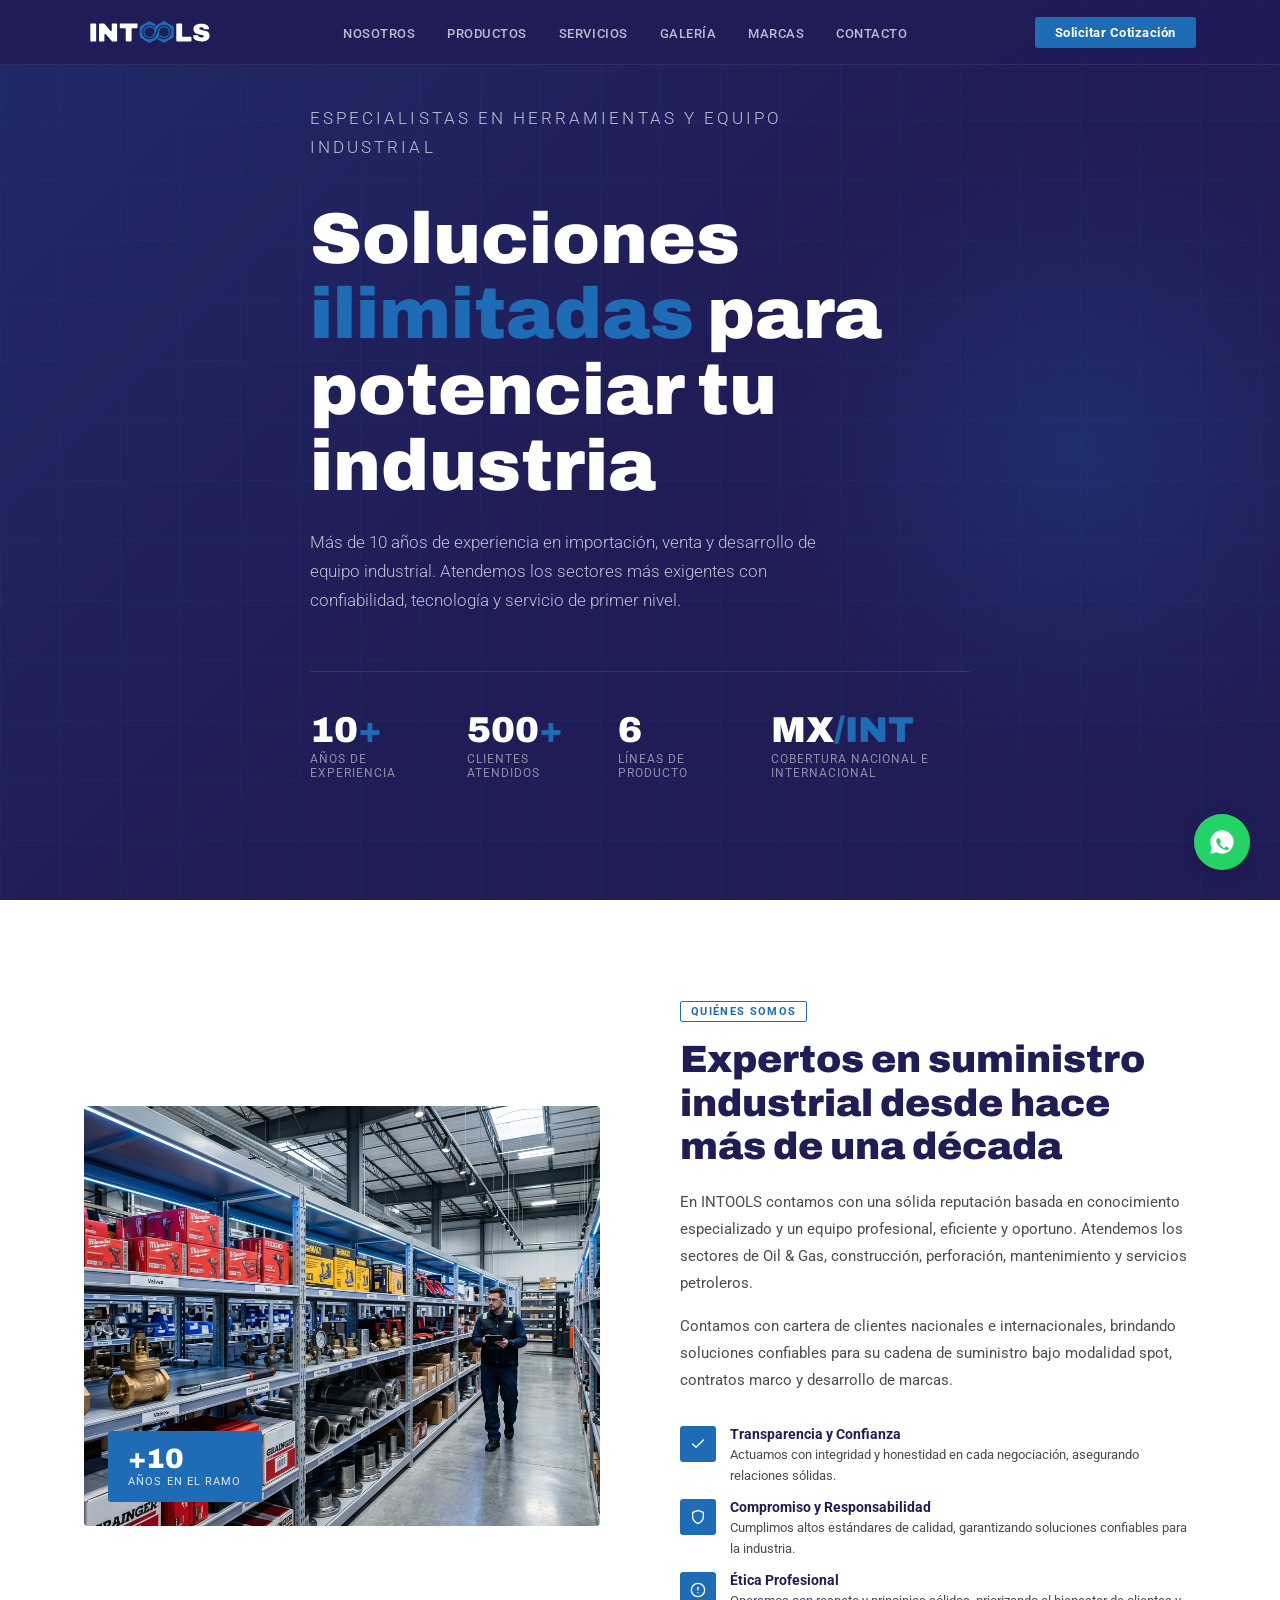
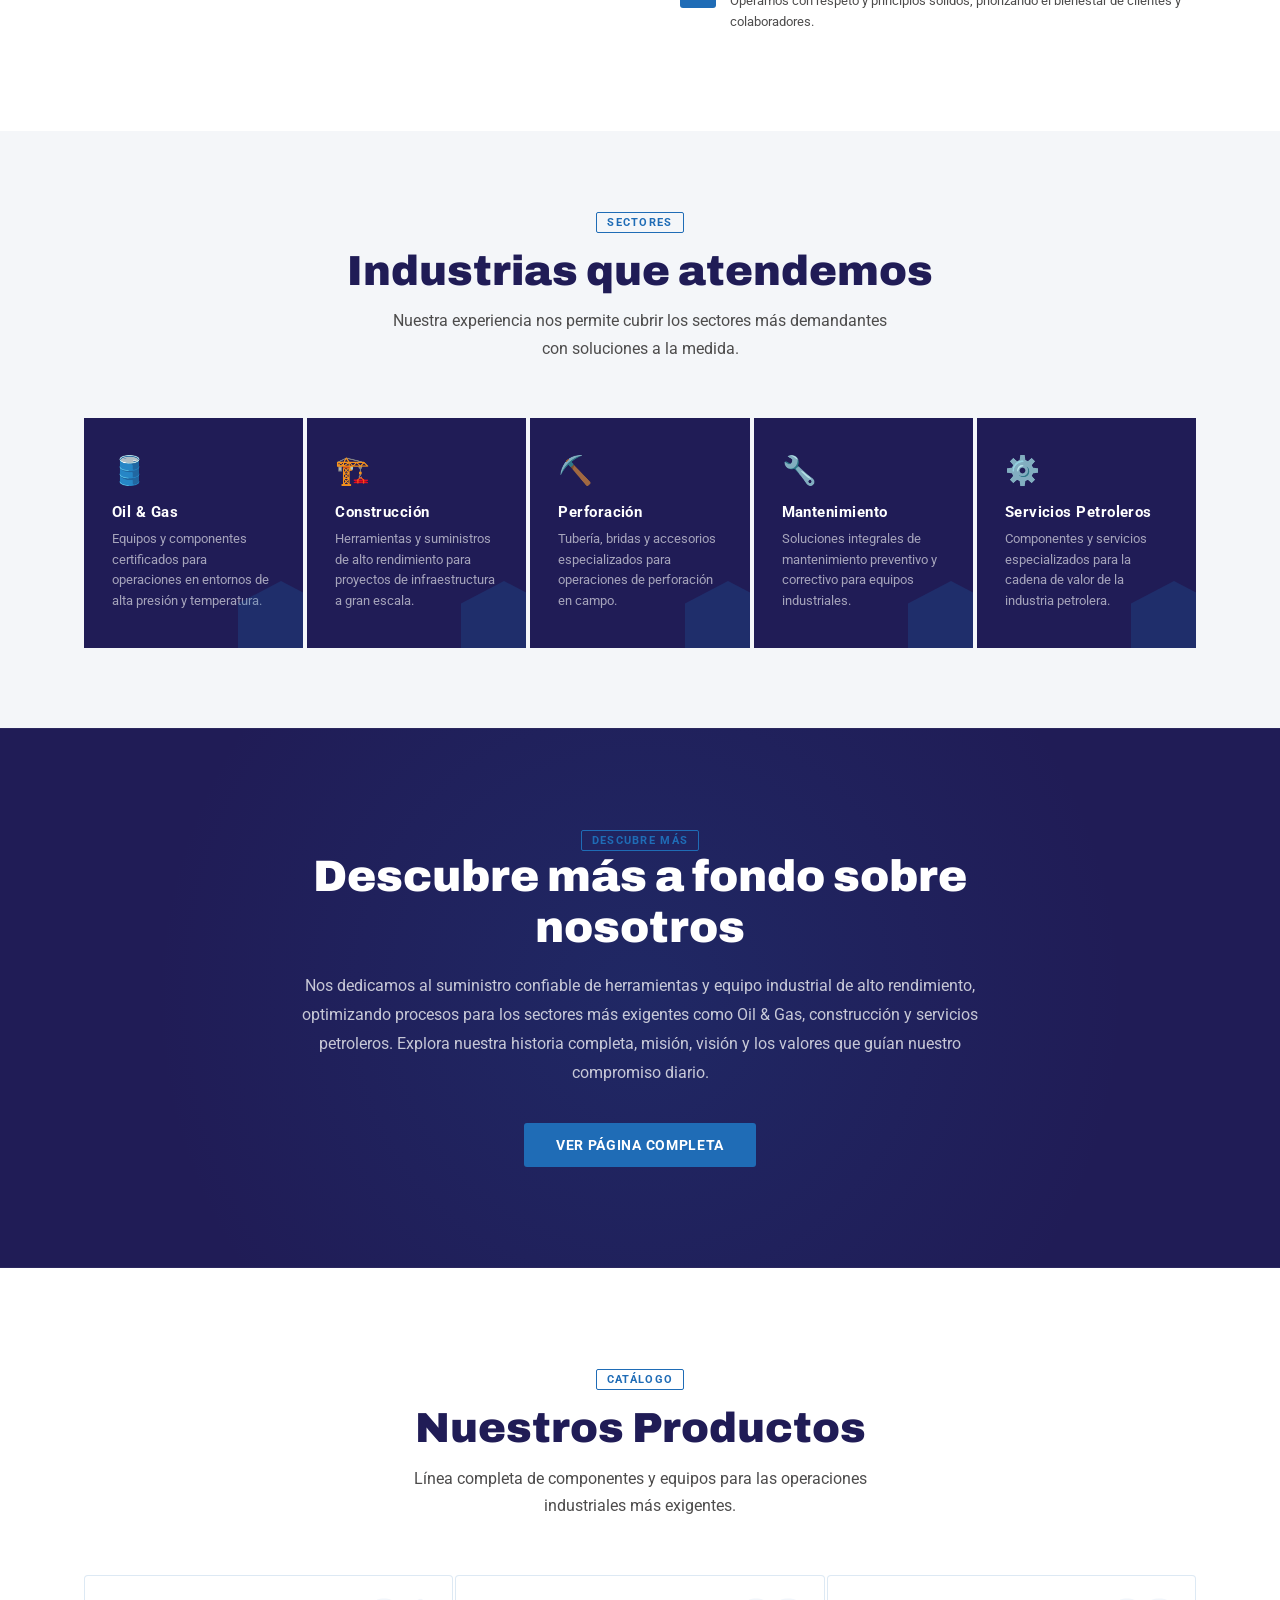
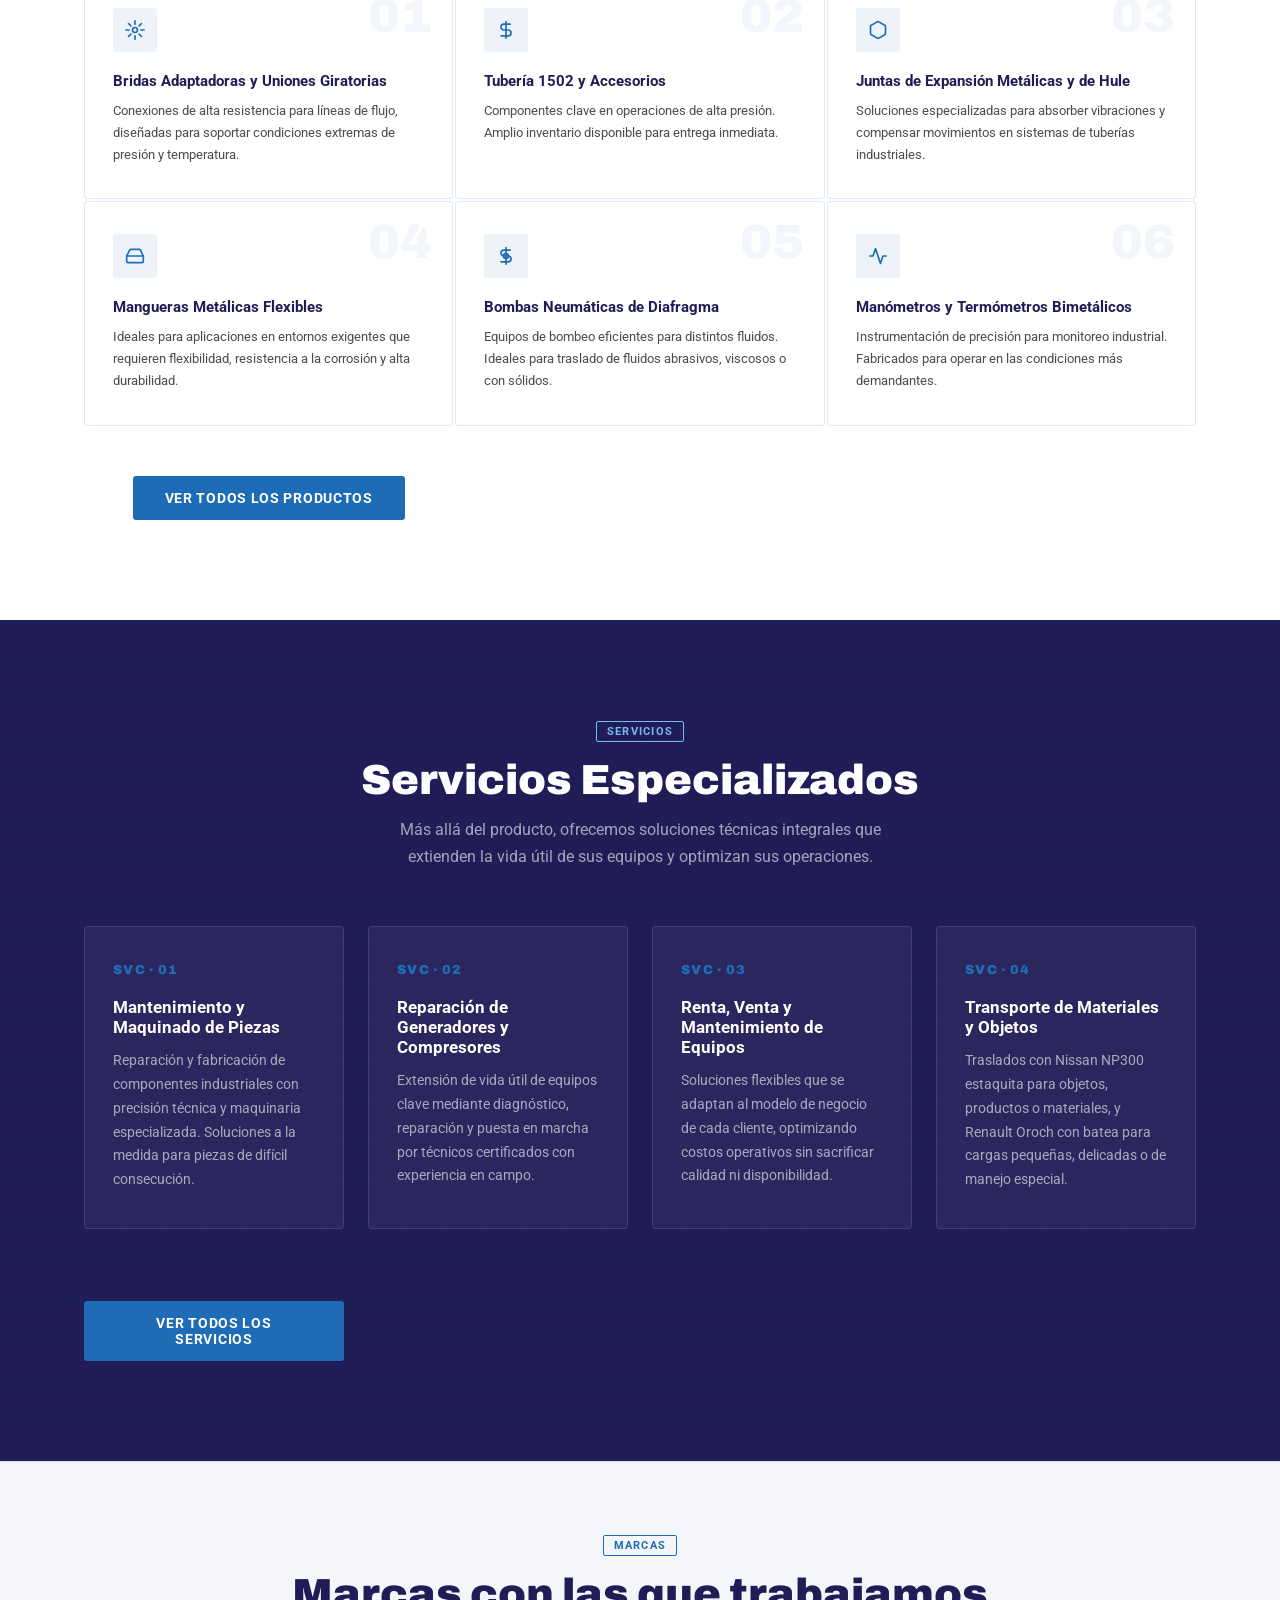
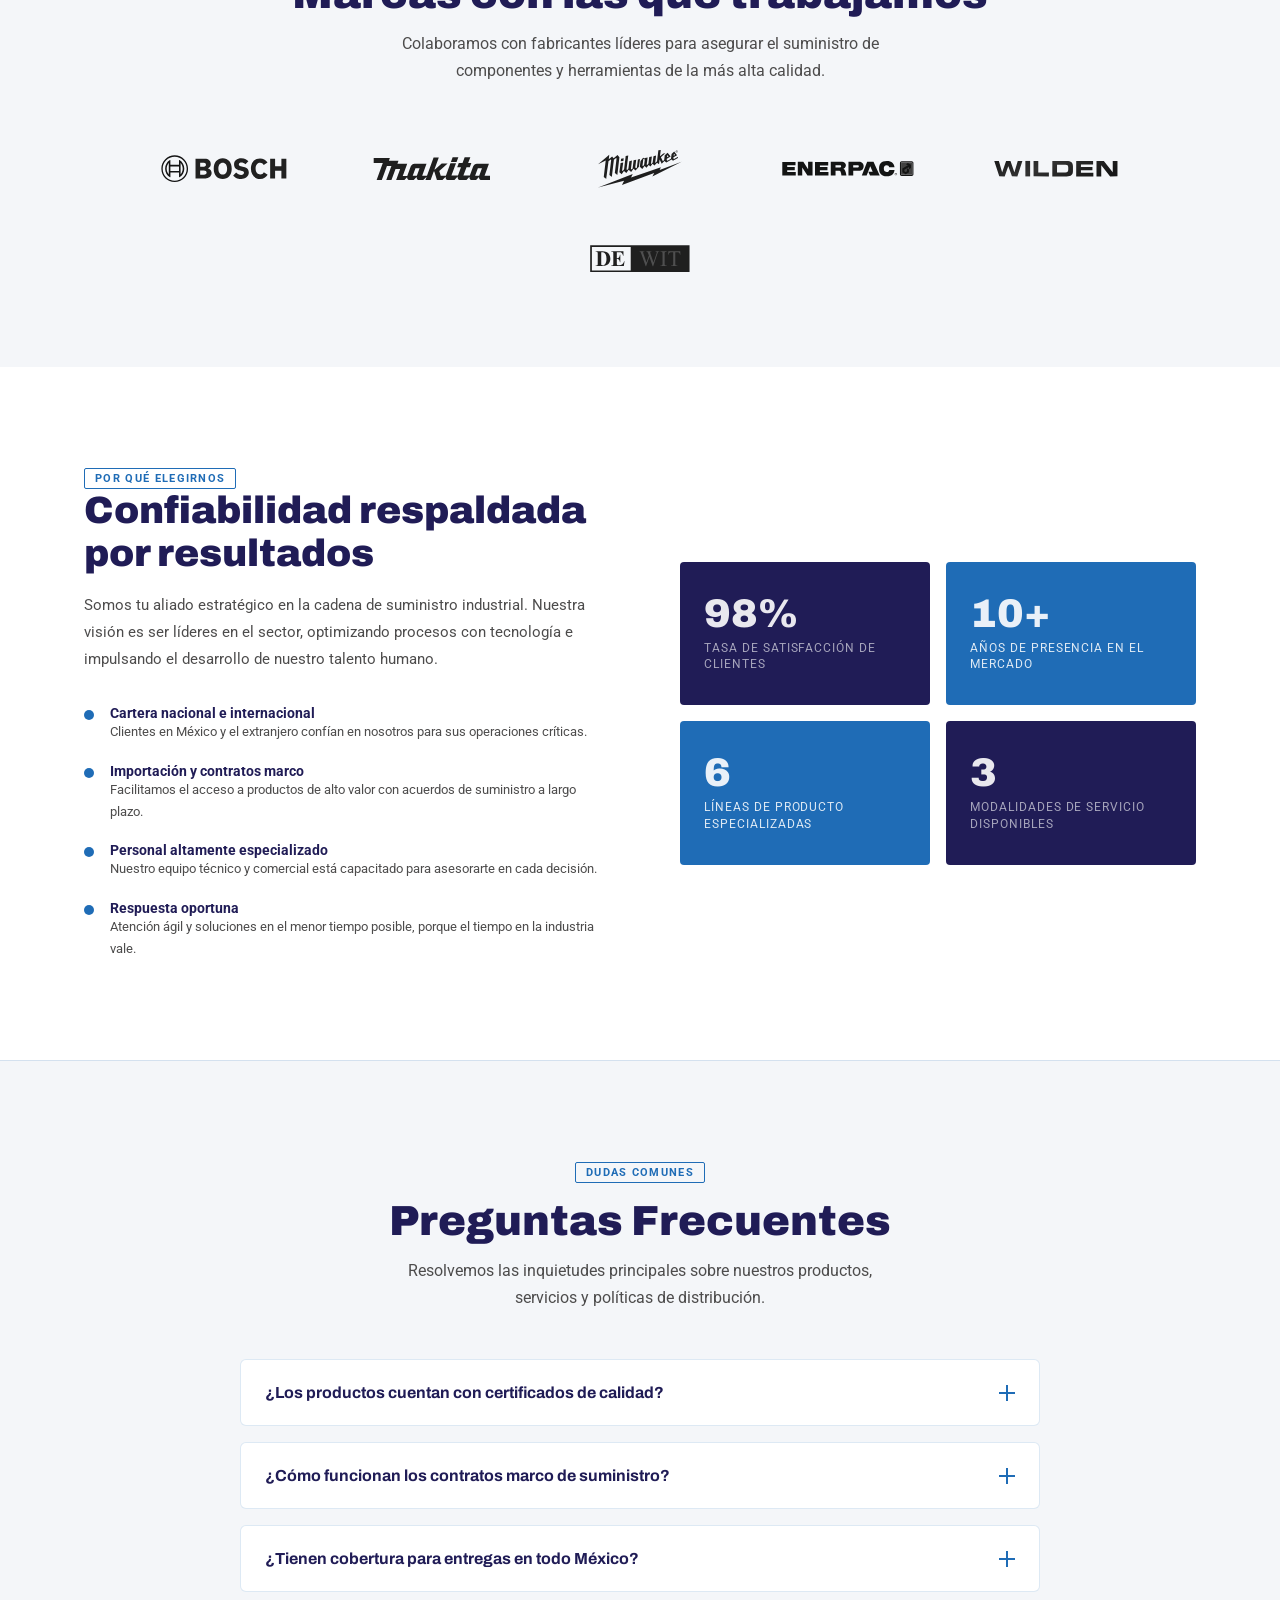
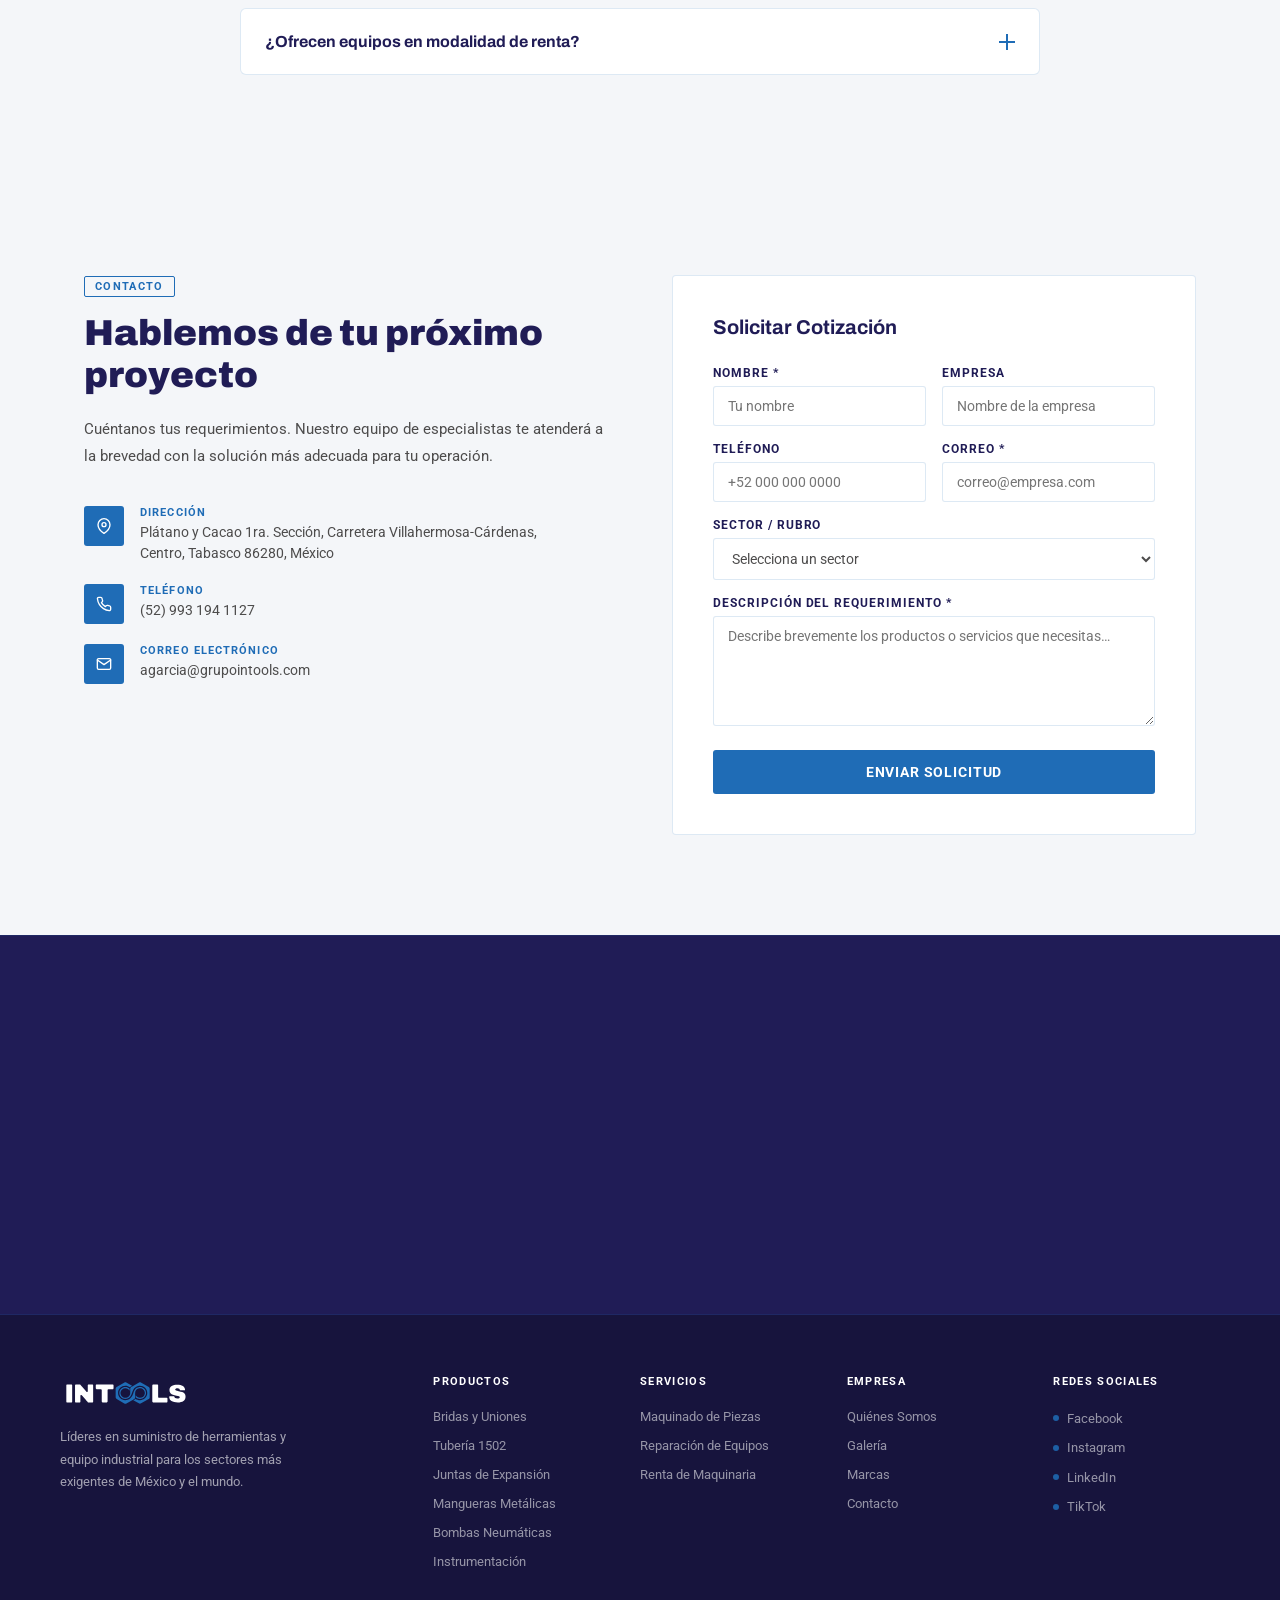
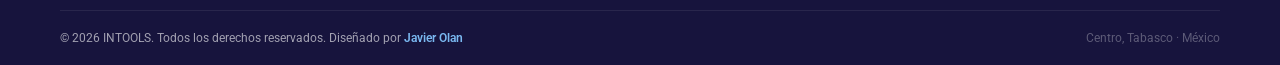
==== commit bae5a0cf: "up" ====
--- a/index.html
+++ b/index.html
@@ -18,9 +18,10 @@
       <img src="assets/logo/logo_intools_dark.svg" alt="INTOOLS">
     </a>
     <ul class="nav-links">
-      <li><a href="#nosotros">Nosotros</a></li>
+      <li><a href="#nosotros-descubre">Nosotros</a></li>
       <li><a href="#productos">Productos</a></li>
       <li><a href="#servicios">Servicios</a></li>
+      <li><a href="galeria.html">Galería</a></li>
       <li><a href="#marcas">Marcas</a></li>
       <li><a href="#contacto">Contacto</a></li>
     </ul>
@@ -38,24 +39,21 @@
   <div class="hero-accent"></div>
   <div class="container">
     <div class="hero-content">
-      <p class="hero-eyebrow">Suministros Industriales · Oil &amp; Gas · Construcción</p>
-      <h1>Soluciones que <em>impulsan</em> la industria</h1>
+      <p class="hero-eyebrow">Especialistas en herramientas y equipo industrial</p>
+      <h1>Soluciones <em>ilimitadas</em> para potenciar tu industria</h1>
       <p>Más de 10 años de experiencia en importación, venta y desarrollo de equipo industrial. Atendemos los sectores más exigentes con confiabilidad, tecnología y servicio de primer nivel.</p>
-      <div class="hero-actions">
-        <a href="#productos" class="btn-primary">Ver Productos</a>
-        <a href="#contacto" class="btn-outline">Contáctanos</a>
-      </div>
+
       <div class="hero-stats">
         <div>
-          <div class="stat-num">10<span>+</span></div>
+          <div class="stat-num" data-target="10">0<span>+</span></div>
           <div class="stat-label">Años de experiencia</div>
         </div>
         <div>
-          <div class="stat-num">500<span>+</span></div>
+          <div class="stat-num" data-target="500">0<span>+</span></div>
           <div class="stat-label">Clientes atendidos</div>
         </div>
         <div>
-          <div class="stat-num">6</div>
+          <div class="stat-num" data-target="6">0</div>
           <div class="stat-label">Líneas de producto</div>
         </div>
         <div>
@@ -72,12 +70,7 @@
   <div class="container">
     <div class="about-grid">
       <div class="about-visual">
-        <div class="about-visual-inner">
-          <div class="av-cell">⚙</div>
-          <div class="av-cell accent">⬡</div>
-          <div class="av-cell accent">⬡</div>
-          <div class="av-cell">⚙</div>
-        </div>
+        <img src="assets/about_warehouse.png" alt="Almacén de Suministro Industrial INTOOLS" class="about-img">
         <div class="av-badge">
           <div class="big">+10</div>
           <div class="small">Años en el ramo</div>
@@ -165,6 +158,18 @@
   </div>
 </section>
 
+<!-- DESCUBRE MÁS -->
+<section class="about-discover" id="nosotros-descubre">
+  <div class="container">
+    <div class="discover-box">
+      <span class="tag">Descubre más</span>
+      <h2>Descubre más a fondo sobre nosotros</h2>
+      <p>Nos dedicamos al suministro confiable de herramientas y equipo industrial de alto rendimiento, optimizando procesos para los sectores más exigentes como Oil &amp; Gas, construcción y servicios petroleros. Explora nuestra historia completa, misión, visión y los valores que guían nuestro compromiso diario.</p>
+      <a href="nosotros.html" class="btn-primary">Ver página completa</a>
+    </div>
+  </div>
+</section>
+
 <!-- PRODUCTOS -->
 <section class="products" id="productos">
   <div class="container">
@@ -229,6 +234,9 @@
         <p>Instrumentación de precisión para monitoreo industrial. Fabricados para operar en las condiciones más demandantes.</p>
       </div>
 
+      <div class="section-actions" style="text-align: center; margin-top: 48px;">
+        <a href="productos.html" class="btn-primary">Ver todos los productos</a>
+      </div>
     </div>
   </div>
 </section>
@@ -267,6 +275,9 @@
         <p>Traslados con Nissan NP300 estaquita para objetos, productos o materiales, y Renault Oroch con batea para cargas pequeñas, delicadas o de manejo especial.</p>
       </div>
 
+      <div class="section-actions" style="text-align: center; margin-top: 48px;">
+        <a href="servicios.html" class="btn-primary">Ver todos los servicios</a>
+      </div>
     </div>
   </div>
 </section>
@@ -274,8 +285,10 @@
 <!-- MARCAS -->
 <section class="brands" id="marcas">
   <div class="container">
-    <div class="brands-head">
-      <p>Marcas con las que trabajamos</p>
+    <div class="section-head" style="margin-bottom: 48px;">
+      <span class="tag">Marcas</span>
+      <h2>Marcas con las que trabajamos</h2>
+      <p>Colaboramos con fabricantes líderes para asegurar el suministro de componentes y herramientas de la más alta calidad.</p>
     </div>
     <div class="brands-strip">
       <div class="brand-logo brand-bosch">
@@ -341,20 +354,77 @@
       </div>
       <div class="why-visual">
         <div class="wv-card">
-          <div class="wv-num">98%</div>
+          <div class="wv-num" data-target="98">0%</div>
           <div class="wv-label">Tasa de satisfacción de clientes</div>
         </div>
         <div class="wv-card accent">
-          <div class="wv-num">10+</div>
+          <div class="wv-num" data-target="10">0+</div>
           <div class="wv-label">Años de presencia en el mercado</div>
         </div>
         <div class="wv-card accent">
-          <div class="wv-num">6</div>
+          <div class="wv-num" data-target="6">0</div>
           <div class="wv-label">Líneas de producto especializadas</div>
         </div>
         <div class="wv-card">
-          <div class="wv-num">3</div>
+          <div class="wv-num" data-target="3">0</div>
           <div class="wv-label">Modalidades de servicio disponibles</div>
+        </div>
+      </div>
+    </div>
+  </div>
+</section>
+
+<!-- PREGUNTAS FRECUENTES -->
+<section class="faq">
+  <div class="container">
+    <div class="section-head" style="margin-bottom: 48px;">
+      <span class="tag">Dudas comunes</span>
+      <h2>Preguntas Frecuentes</h2>
+      <p>Resolvemos las inquietudes principales sobre nuestros productos, servicios y políticas de distribución.</p>
+    </div>
+    <div class="faq-accordion">
+      <div class="faq-item">
+        <button class="faq-question" aria-expanded="false">
+          <h3>¿Los productos cuentan con certificados de calidad?</h3>
+          <span class="faq-toggle-icon"></span>
+        </button>
+        <div class="faq-answer">
+          <div class="faq-answer-content">
+            <p>Sí, todos nuestros productos de líneas críticas (como bridas adaptadoras, conexiones API, tubería 1502 y juntas metálicas) están fabricados bajo las normas internacionales más estrictas (API 6A, ASME, ISO, NACE MR0175) y se entregan con sus respectivos certificados de material y pruebas de presión de fábrica bajo requerimiento.</p>
+          </div>
+        </div>
+      </div>
+      <div class="faq-item">
+        <button class="faq-question" aria-expanded="false">
+          <h3>¿Cómo funcionan los contratos marco de suministro?</h3>
+          <span class="faq-toggle-icon"></span>
+        </button>
+        <div class="faq-answer">
+          <div class="faq-answer-content">
+            <p>Establecemos acuerdos de mediano y largo plazo donde congelamos precios competitivos y garantizamos inventario dedicado en nuestro almacén para su empresa. Esto asegura un abasto inmediato tipo "justo a tiempo" sin fluctuaciones de costo en el mercado.</p>
+          </div>
+        </div>
+      </div>
+      <div class="faq-item">
+        <button class="faq-question" aria-expanded="false">
+          <h3>¿Tienen cobertura para entregas en todo México?</h3>
+          <span class="faq-toggle-icon"></span>
+        </button>
+        <div class="faq-answer">
+          <div class="faq-answer-content">
+            <p>Sí, ofrecemos cobertura de suministro nacional e internacional. Para la zona sureste de México (Tabasco, Veracruz, Campeche, Chiapas) operamos entregas rápidas directas en sus patios u obras con nuestra flotilla propia. Para el resto del país, realizamos envíos a través de fleteras consolidadas confiables.</p>
+          </div>
+        </div>
+      </div>
+      <div class="faq-item">
+        <button class="faq-question" aria-expanded="false">
+          <h3>¿Ofrecen equipos en modalidad de renta?</h3>
+          <span class="faq-toggle-icon"></span>
+        </button>
+        <div class="faq-answer">
+          <div class="faq-answer-content">
+            <p>Sí, contamos con esquemas flexibles de renta (semanal, mensual o anual) para generadores eléctricos, compresores de aire y torres de iluminación. La renta incluye el mantenimiento preventivo y soporte técnico 24/7 en sitio por nuestro equipo especializado.</p>
+          </div>
         </div>
       </div>
     </div>
@@ -403,27 +473,29 @@
         <h3>Solicitar Cotización</h3>
         <div class="form-row">
           <div class="form-group">
-            <label>Nombre</label>
-            <input type="text" placeholder="Tu nombre">
+            <label for="form-name">Nombre *</label>
+            <input type="text" id="form-name" required placeholder="Tu nombre">
+            <span class="error-message">Este campo es requerido</span>
           </div>
           <div class="form-group">
-            <label>Empresa</label>
-            <input type="text" placeholder="Nombre de la empresa">
+            <label for="form-company">Empresa</label>
+            <input type="text" id="form-company" placeholder="Nombre de la empresa">
           </div>
         </div>
         <div class="form-row">
           <div class="form-group">
-            <label>Teléfono</label>
-            <input type="tel" placeholder="+52 000 000 0000">
+            <label for="form-phone">Teléfono</label>
+            <input type="tel" id="form-phone" placeholder="+52 000 000 0000">
           </div>
           <div class="form-group">
-            <label>Correo</label>
-            <input type="email" placeholder="correo@empresa.com">
+            <label for="form-email">Correo *</label>
+            <input type="email" id="form-email" required placeholder="correo@empresa.com">
+            <span class="error-message">Ingresa un correo válido</span>
           </div>
         </div>
         <div class="form-group">
-          <label>Sector / Rubro</label>
-          <select>
+          <label for="form-sector">Sector / Rubro</label>
+          <select id="form-sector">
             <option value="">Selecciona un sector</option>
             <option>Oil &amp; Gas</option>
             <option>Construcción</option>
@@ -434,14 +506,20 @@
           </select>
         </div>
         <div class="form-group">
-          <label>Descripción del requerimiento</label>
-          <textarea placeholder="Describe brevemente los productos o servicios que necesitas…"></textarea>
-        </div>
-        <button class="form-submit">Enviar Solicitud</button>
-      </div>
-    </div>
-  </div>
-</section>
+          <label for="form-message">Descripción del requerimiento *</label>
+          <textarea id="form-message" required placeholder="Describe brevemente los productos o servicios que necesitas…"></textarea>
+          <span class="error-message">Este campo es requerido</span>
+        </div>
+        <button class="form-submit" type="button">Enviar Solicitud</button>
+      </div>
+    </div>
+  </div>
+</section>
+
+<!-- MAPA SEPARATOR -->
+<div class="map-wrapper">
+  <iframe src="https://www.google.com/maps/embed?pb=!1m18!1m12!1m3!1d3793.8188544485547!2d-93.07684078832049!3d18.010427382766324!2m3!1f0!2f0!3f0!3m2!1i1024!2i768!4f13.1!3m3!1m2!1s0x85eedc6d4826b527%3A0xe54e6014e86566bf!2sPl%C3%A1tano%20y%20Cacao%201ra%20Secc%2C%20Tabasco%2C%20Mexico!5e0!3m2!1sen!2smx!4v1780000000000!5m2!1sen!2smx" width="100%" height="380" style="border:0;" allowfullscreen="" loading="lazy" referrerpolicy="no-referrer-when-downgrade"></iframe>
+</div>
 
 <!-- FOOTER -->
 <footer>
@@ -476,6 +554,7 @@
         <h4>Empresa</h4>
         <ul>
           <li><a href="#nosotros">Quiénes Somos</a></li>
+          <li><a href="galeria.html">Galería</a></li>
           <li><a href="#marcas">Marcas</a></li>
           <li><a href="#contacto">Contacto</a></li>
         </ul>
@@ -492,10 +571,18 @@
     </div>
   </div>
   <div class="container footer-bottom">
-    <p>© <span id="current-year"></span> INTOOLS. Todos los derechos reservados.</p>
+    <p>© <span id="current-year"></span> INTOOLS. Todos los derechos reservados. Diseñado por <a href="https://javierolan.com" target="_blank" rel="noopener noreferrer" style="color: var(--celeste); text-decoration: none; font-weight: 600;">Javier Olan</a></p>
     <span class="ft-right">Centro, Tabasco · México</span>
   </div>
 </footer>
+
+<!-- BOTÓN FLOTANTE DE WHATSAPP -->
+<a href="https://wa.me/529931941127?text=Hola%20INTOOLS%2C%20me%20gustar%C3%ADa%20solicitar%20informaci%C3%B3n%20y%20cotizaci%C3%B3n%20sobre..." class="whatsapp-float" target="_blank" rel="noopener noreferrer" aria-label="Contacto por WhatsApp">
+  <div class="whatsapp-pulse"></div>
+  <svg viewBox="0 0 24 24" class="whatsapp-icon" fill="currentColor">
+    <path d="M12.012 2c-5.506 0-9.988 4.482-9.988 9.988 0 1.758.459 3.473 1.332 4.987l-1.416 5.176 5.297-1.39c1.464.798 3.111 1.217 4.775 1.217 5.506 0 9.988-4.482 9.988-9.988S17.518 2 12.012 2zm6.262 14.288c-.259.73-.131 1.297-.435 1.724-.316.442-.774.794-1.344.91-.569.117-1.129.176-3.805-.933-2.676-1.109-4.321-3.83-4.453-4.008-.133-.178-1.069-1.423-1.069-2.715 0-1.291.67-1.928.932-2.195.263-.267.575-.334.767-.334h.547c.175 0 .416-.067.65.498.263.633.9 2.195.976 2.348.077.153.131.335.032.533-.1.198-.152.335-.303.51-.152.176-.32.392-.457.525-.152.152-.313.319-.133.626.18.307.798 1.312 1.713 2.127.876.782 1.636 1.026 1.868 1.144.232.119.367.102.502-.05.137-.152.59-.687.747-.92.158-.233.316-.198.532-.119.217.079 1.378.65 1.616.769.239.119.398.178.456.277.06.1.06.568-.198 1.298z"/>
+  </svg>
+</a>
 
 <div id="toast">✓ Solicitud enviada correctamente</div>
 
--- a/styles.css
+++ b/styles.css
@@ -8,6 +8,7 @@
   --light:   #f4f6f9;
   --border:  rgba(31,108,182,.15);
   --shadow:  0 4px 32px rgba(32,28,86,.10);
+  --celeste: #7ab8f0;
 }
 
 html { scroll-behavior: smooth; }
@@ -43,6 +44,7 @@
   display: flex; align-items: center;
   position: relative; overflow: hidden;
   padding-top: 64px;
+  padding-bottom: 80px;
 }
 .hero-bg {
   position: absolute; inset: 0;
@@ -91,6 +93,12 @@
   background: linear-gradient(135deg, var(--navy) 0%, #2a2775 100%);
   border-radius: 4px; overflow: hidden;
 }
+.about-img {
+  width: 100%;
+  height: 100%;
+  object-fit: cover;
+  display: block;
+}
 .about-visual-inner {
   position: absolute; inset: 0;
   display: grid; grid-template-columns: 1fr 1fr; grid-template-rows: 1fr 1fr;
@@ -200,16 +208,14 @@
 
 /* ── BRANDS ── */
 .brands { padding: 72px 0; background: var(--light); border-top: 1px solid var(--border); }
-.brands-head { text-align: center; margin-bottom: 40px; }
-.brands-head p { font-size: 12px; font-weight: 700; letter-spacing: .14em; text-transform: uppercase; color: var(--gray); opacity: .6; }
-.brands-strip { display: flex; flex-wrap: wrap; justify-content: center; align-items: center; gap: 18px 28px; }
+.brands-strip { display: flex; flex-wrap: wrap; justify-content: center; align-items: center; gap: 18px 28px; margin-top: 40px; }
 .brand-logo {
-  width: 150px; height: 58px;
+  width: 180px; height: 72px;
   display: flex; align-items: center; justify-content: center;
   padding: 10px 16px;
 }
 .brand-logo img {
-  display: block; max-width: 100%; max-height: 34px; object-fit: contain;
+  display: block; max-width: 100%; max-height: 48px; object-fit: contain;
   filter: grayscale(1) brightness(.28);
   opacity: .95;
   transition: filter .25s ease, opacity .25s ease, transform .25s ease;
@@ -318,3 +324,773 @@
 /* Toast */
 #toast { position: fixed; bottom: 32px; right: 32px; background: var(--blue); color: #fff; padding: 14px 24px; border-radius: 4px; font-size: 14px; font-weight: 500; opacity: 0; pointer-events: none; transition: opacity .3s; z-index: 999; }
 #toast.show { opacity: 1; }
+
+/* ── DISCOVER NOSOTROS ── */
+.about-discover {
+  padding: 100px 0;
+  background: var(--navy);
+  position: relative;
+  overflow: hidden;
+  text-align: center;
+  border-top: 1px solid rgba(255, 255, 255, 0.05);
+  border-bottom: 1px solid rgba(255, 255, 255, 0.05);
+}
+.about-discover::before {
+  content: '';
+  position: absolute;
+  inset: 0;
+  background: radial-gradient(circle at center, rgba(31, 108, 182, 0.15) 0%, transparent 70%);
+  pointer-events: none;
+}
+.discover-box {
+  position: relative;
+  z-index: 2;
+  max-width: 680px;
+  margin: 0 auto;
+}
+.discover-box h2 {
+  font-family: 'Archivo', sans-serif;
+  font-weight: 900;
+  font-size: clamp(32px, 5vw, 44px);
+  color: var(--white);
+  line-height: 1.15;
+  margin-bottom: 20px;
+}
+.discover-box p {
+  font-size: 16px;
+  color: rgba(255, 255, 255, 0.75);
+  line-height: 1.8;
+  margin-bottom: 36px;
+}
+
+/* ── NOSOTROS PAGE ── */
+.about-page-hero {
+  padding: 160px 0 100px;
+  background: var(--navy);
+  position: relative;
+  overflow: hidden;
+  border-bottom: 1px solid rgba(255, 255, 255, 0.05);
+}
+.about-page-hero::before {
+  content: '';
+  position: absolute;
+  inset: 0;
+  background-image: linear-gradient(rgba(31, 108, 182, 0.04) 1px, transparent 1px),
+                    linear-gradient(90deg, rgba(31, 108, 182, 0.04) 1px, transparent 1px);
+  background-size: 50px 50px;
+}
+.about-page-hero-grid {
+  display: grid;
+  grid-template-columns: 1.2fr 1fr;
+  gap: 80px;
+  align-items: center;
+  position: relative;
+  z-index: 2;
+}
+.about-page-hero-content h1 {
+  font-family: 'Archivo', sans-serif;
+  font-weight: 900;
+  font-size: clamp(40px, 6vw, 64px);
+  color: var(--white);
+  line-height: 1.1;
+  margin-bottom: 24px;
+}
+.about-page-hero-content h1 em {
+  font-style: normal;
+  color: var(--celeste);
+}
+.about-page-hero-content p {
+  font-size: 16px;
+  color: rgba(255, 255, 255, 0.85);
+  line-height: 1.8;
+  margin-bottom: 20px;
+}
+.about-page-hero-visual {
+  position: relative;
+  height: 380px;
+  background: linear-gradient(135deg, #1c194a 0%, #201c56 100%);
+  border: 1px solid rgba(255, 255, 255, 0.1);
+  border-radius: 8px;
+  display: flex;
+  align-items: center;
+  justify-content: center;
+  overflow: hidden;
+}
+.about-page-hero-visual::after {
+  content: '';
+  position: absolute;
+  width: 150%;
+  height: 150%;
+  background: radial-gradient(circle, rgba(122, 184, 240, 0.15) 0%, transparent 60%);
+  animation: floatBG 15s ease-in-out infinite alternate;
+}
+.about-page-hero-visual .visual-inner {
+  position: relative;
+  z-index: 2;
+  font-size: 72px;
+  color: var(--celeste);
+  font-family: 'Archivo', sans-serif;
+  font-weight: 900;
+  opacity: 0.9;
+}
+
+/* Mission & Vision Section */
+.mission-vision {
+  padding: 100px 0;
+  background: var(--white);
+}
+.mv-grid {
+  display: grid;
+  grid-template-columns: 1fr 1fr;
+  gap: 40px;
+}
+.mv-card-custom {
+  background: var(--navy);
+  color: var(--white);
+  padding: 48px;
+  border-radius: 8px;
+  position: relative;
+  overflow: hidden;
+  transition: transform 0.3s ease, box-shadow 0.3s ease;
+}
+.mv-card-custom:hover {
+  transform: translateY(-4px);
+  box-shadow: 0 12px 40px rgba(32, 28, 86, 0.18);
+}
+.mv-card-custom::before {
+  content: '';
+  position: absolute;
+  top: 0;
+  left: 0;
+  width: 4px;
+  height: 100%;
+  background: var(--blue);
+}
+.mv-card-custom.vision-card::before {
+  background: var(--celeste);
+}
+.mv-card-custom h3 {
+  font-family: 'Archivo', sans-serif;
+  font-weight: 900;
+  font-size: 24px;
+  margin-bottom: 20px;
+  display: flex;
+  align-items: center;
+  gap: 12px;
+}
+.mv-card-custom h3 span {
+  font-size: 24px;
+}
+.mv-card-custom p {
+  font-size: 15px;
+  line-height: 1.8;
+  color: rgba(255, 255, 255, 0.8);
+}
+
+/* Values Custom Section */
+.values-detail {
+  padding: 100px 0;
+  background: var(--light);
+  border-top: 1px solid var(--border);
+}
+.values-detail-grid {
+  display: grid;
+  grid-template-columns: repeat(3, 1fr);
+  gap: 32px;
+  margin-top: 48px;
+}
+.value-card-custom {
+  background: var(--white);
+  padding: 40px 32px;
+  border-radius: 8px;
+  border: 1px solid rgba(32, 28, 86, 0.08);
+  transition: transform 0.3s ease, border-color 0.3s ease, box-shadow 0.3s ease;
+}
+.value-card-custom:hover {
+  transform: translateY(-4px);
+  border-color: var(--blue);
+  box-shadow: 0 10px 30px rgba(32, 28, 86, 0.08);
+}
+.value-card-custom .value-num {
+  font-family: 'Archivo', sans-serif;
+  font-size: 13px;
+  font-weight: 900;
+  color: var(--celeste);
+  letter-spacing: 0.1em;
+  margin-bottom: 24px;
+  display: block;
+}
+.value-card-custom h3 {
+  font-family: 'Archivo', sans-serif;
+  font-weight: 900;
+  font-size: 18px;
+  color: var(--navy);
+  margin-bottom: 16px;
+}
+.value-card-custom p {
+  font-size: 14px;
+  color: var(--gray);
+  line-height: 1.7;
+}
+
+@media (max-width: 900px) {
+  .about-page-hero-grid, .mv-grid, .values-detail-grid { grid-template-columns: 1fr; gap: 40px; }
+  .about-page-hero-visual { height: 280px; }
+}
+
+/* ── PDF DOWNLOAD BLOCK ── */
+.pdf-section {
+  padding: 80px 0;
+  background: var(--light);
+  border-top: 1px solid var(--border);
+  border-bottom: 1px solid var(--border);
+}
+.pdf-grid {
+  display: grid;
+  grid-template-columns: repeat(auto-fit, minmax(300px, 1fr));
+  gap: 32px;
+  margin-top: 40px;
+}
+.pdf-card {
+  background: var(--white);
+  border: 1px solid var(--border);
+  border-radius: 8px;
+  padding: 32px;
+  display: flex;
+  align-items: center;
+  gap: 24px;
+  transition: transform 0.3s ease, box-shadow 0.3s ease;
+}
+.pdf-card:hover {
+  transform: translateY(-4px);
+  box-shadow: var(--shadow);
+}
+.pdf-icon {
+  width: 56px;
+  height: 56px;
+  background: rgba(31, 108, 182, 0.08);
+  border-radius: 8px;
+  display: flex;
+  align-items: center;
+  justify-content: center;
+  flex-shrink: 0;
+}
+.pdf-icon svg {
+  width: 28px;
+  height: 28px;
+  stroke: var(--blue);
+  stroke-width: 2;
+  fill: none;
+}
+.pdf-info {
+  flex-grow: 1;
+}
+.pdf-info h3 {
+  font-family: 'Archivo', sans-serif;
+  font-weight: 700;
+  font-size: 16px;
+  color: var(--navy);
+  margin-bottom: 4px;
+}
+.pdf-info p {
+  font-size: 13px;
+  color: var(--gray);
+  margin-bottom: 12px;
+}
+.pdf-btn {
+  display: inline-flex;
+  align-items: center;
+  gap: 8px;
+  font-size: 12px;
+  font-weight: 700;
+  color: var(--blue);
+  text-decoration: none;
+  text-transform: uppercase;
+  letter-spacing: 0.05em;
+  transition: color 0.2s;
+}
+.pdf-btn:hover {
+  color: #1558a0;
+}
+.pdf-btn svg {
+  width: 14px;
+  height: 14px;
+  stroke: currentColor;
+  stroke-width: 2.5;
+  fill: none;
+}
+
+/* ── SPECIFICATION TABLES ── */
+.spec-table-container {
+  overflow-x: auto;
+  margin-top: 24px;
+  border-radius: 6px;
+  border: 1px solid var(--border);
+}
+.spec-table {
+  width: 100%;
+  border-collapse: collapse;
+  text-align: left;
+  font-size: 13px;
+}
+.spec-table th {
+  background: var(--navy);
+  color: var(--white);
+  padding: 12px 16px;
+  font-weight: 700;
+  text-transform: uppercase;
+  font-size: 11px;
+  letter-spacing: 0.05em;
+}
+.spec-table td {
+  padding: 12px 16px;
+  border-bottom: 1px solid var(--border);
+  color: var(--gray);
+}
+.spec-table tr:last-child td {
+  border-bottom: none;
+}
+.spec-table tr:nth-child(even) {
+  background: rgba(31, 108, 182, 0.02);
+}
+
+/* Extended Detail Layouts for New Pages */
+.detail-section {
+  padding: 80px 0;
+  background: var(--white);
+}
+.detail-item {
+  margin-bottom: 80px;
+  transition: transform 0.3s cubic-bezier(0.4, 0, 0.2, 1), opacity 0.3s ease;
+}
+.detail-item:last-child {
+  margin-bottom: 0;
+}
+.detail-item-grid {
+  display: grid;
+  grid-template-columns: 1fr;
+  gap: 32px;
+}
+.detail-item-header {
+  border-bottom: 2px solid var(--border);
+  padding-bottom: 16px;
+  margin-bottom: 20px;
+}
+.detail-item-header h3 {
+  font-family: 'Archivo', sans-serif;
+  font-weight: 900;
+  font-size: 24px;
+  color: var(--navy);
+}
+.detail-description {
+  font-size: 15px;
+  line-height: 1.8;
+  color: var(--gray);
+  margin-bottom: 16px;
+}
+.detail-features-list {
+  list-style: none;
+  display: grid;
+  grid-template-columns: repeat(auto-fit, minmax(240px, 1fr));
+  gap: 12px;
+  margin-bottom: 24px;
+}
+.detail-features-list li {
+  font-size: 13px;
+  color: var(--gray);
+  display: flex;
+  align-items: center;
+  gap: 8px;
+}
+.detail-features-list li::before {
+  content: '✓';
+  color: var(--blue);
+  font-weight: 700;
+}
+
+/* ── GALLERY FILTERS ── */
+.gallery-filters {
+  display: flex;
+  justify-content: center;
+  flex-wrap: wrap;
+  gap: 12px;
+  margin-top: 40px;
+  margin-bottom: 48px;
+}
+.filter-btn {
+  background: var(--white);
+  border: 1.5px solid var(--border);
+  color: var(--navy);
+  padding: 10px 24px;
+  font-family: 'Roboto', sans-serif;
+  font-size: 13px;
+  font-weight: 700;
+  text-transform: uppercase;
+  letter-spacing: 0.05em;
+  border-radius: 4px;
+  cursor: pointer;
+  transition: all 0.25s ease;
+}
+.filter-btn:hover {
+  border-color: var(--blue);
+  color: var(--blue);
+  background: rgba(31, 108, 182, 0.02);
+}
+.filter-btn.active {
+  background: var(--blue);
+  border-color: var(--blue);
+  color: var(--white);
+}
+
+/* ── GALLERY GRID ── */
+.gallery-grid-custom {
+  display: grid;
+  grid-template-columns: repeat(auto-fill, minmax(320px, 1fr));
+  gap: 24px;
+  margin-bottom: 80px;
+}
+.gallery-card {
+  position: relative;
+  border-radius: 8px;
+  overflow: hidden;
+  height: 280px;
+  border: 1px solid var(--border);
+  box-shadow: 0 4px 16px rgba(32, 28, 86, 0.04);
+  cursor: pointer;
+  transition: transform 0.3s ease, box-shadow 0.3s ease;
+}
+.gallery-card:hover {
+  transform: translateY(-4px);
+  box-shadow: var(--shadow);
+}
+.gallery-card img {
+  width: 100%;
+  height: 100%;
+  object-fit: cover;
+  transition: transform 0.5s ease;
+  display: block;
+}
+.gallery-card:hover img {
+  transform: scale(1.08);
+}
+.gallery-card-overlay {
+  position: absolute;
+  inset: 0;
+  background: linear-gradient(to top, rgba(32, 28, 86, 0.9) 0%, rgba(32, 28, 86, 0.4) 60%, transparent 100%);
+  display: flex;
+  flex-direction: column;
+  justify-content: flex-end;
+  padding: 24px;
+  opacity: 0;
+  transition: opacity 0.3s ease;
+  z-index: 2;
+}
+.gallery-card:hover .gallery-card-overlay {
+  opacity: 1;
+}
+.gallery-card-tag {
+  font-size: 10px;
+  font-weight: 700;
+  text-transform: uppercase;
+  color: var(--celeste);
+  letter-spacing: 0.1em;
+  margin-bottom: 6px;
+}
+.gallery-card-title {
+  font-family: 'Archivo', sans-serif;
+  font-weight: 700;
+  font-size: 18px;
+  color: var(--white);
+  line-height: 1.2;
+}
+.gallery-card-zoom {
+  position: absolute;
+  top: 20px;
+  right: 20px;
+  width: 36px;
+  height: 36px;
+  background: rgba(255, 255, 255, 0.2);
+  backdrop-filter: blur(4px);
+  border-radius: 50%;
+  display: flex;
+  align-items: center;
+  justify-content: center;
+  color: var(--white);
+  font-size: 18px;
+  pointer-events: none;
+}
+
+/* ── LIGHTBOX MODAL ── */
+.lightbox-modal {
+  position: fixed;
+  inset: 0;
+  background: rgba(12, 12, 12, 0.95);
+  backdrop-filter: blur(5px);
+  z-index: 1000;
+  display: none;
+  justify-content: center;
+  align-items: center;
+  padding: 40px;
+  opacity: 0;
+  transition: opacity 0.3s ease;
+}
+.lightbox-modal.show {
+  display: flex;
+  opacity: 1;
+}
+.lightbox-close {
+  position: absolute;
+  top: 24px;
+  right: 32px;
+  color: var(--white);
+  font-size: 38px;
+  font-weight: 300;
+  cursor: pointer;
+  transition: color 0.2s;
+  background: none;
+  border: none;
+  outline: none;
+  line-height: 1;
+}
+.lightbox-close:hover {
+  color: var(--celeste);
+}
+.lightbox-content-container {
+  max-width: 90%;
+  max-height: 80vh;
+  display: flex;
+  flex-direction: column;
+  align-items: center;
+  position: relative;
+}
+.lightbox-img {
+  max-width: 100%;
+  max-height: 75vh;
+  object-fit: contain;
+  border-radius: 4px;
+  box-shadow: 0 8px 64px rgba(0,0,0,0.5);
+}
+.lightbox-caption {
+  color: var(--white);
+  font-size: 14px;
+  margin-top: 16px;
+  text-align: center;
+  font-family: 'Roboto', sans-serif;
+  letter-spacing: 0.02em;
+}
+
+/* ── WHATSAPP FLOAT ── */
+.whatsapp-float {
+  position: fixed;
+  bottom: 30px;
+  right: 30px;
+  width: 56px;
+  height: 56px;
+  background: #25D366;
+  color: var(--white);
+  border-radius: 50%;
+  display: flex;
+  align-items: center;
+  justify-content: center;
+  box-shadow: 0 4px 20px rgba(0, 0, 0, 0.15);
+  z-index: 999;
+  transition: transform 0.3s cubic-bezier(0.175, 0.885, 0.32, 1.275), background-color 0.3s ease, box-shadow 0.3s ease;
+  text-decoration: none;
+}
+.whatsapp-float:hover {
+  transform: scale(1.1) translateY(-3px);
+  background: #20ba5a;
+  color: var(--white);
+  box-shadow: 0 6px 24px rgba(32, 28, 86, 0.18);
+}
+.whatsapp-icon {
+  width: 28px;
+  height: 28px;
+}
+.whatsapp-pulse {
+  position: absolute;
+  inset: 0;
+  border-radius: 50%;
+  background: #25D366;
+  opacity: 0.4;
+  z-index: -1;
+  animation: pulseRing 2s cubic-bezier(0.4, 0, 0.6, 1) infinite;
+}
+@keyframes pulseRing {
+  0% { transform: scale(1); opacity: 0.4; }
+  100% { transform: scale(1.5); opacity: 0; }
+}
+
+/* ── FAQ ACCORDION ── */
+.faq {
+  padding: 100px 0;
+  background: var(--light);
+  border-top: 1px solid var(--border);
+}
+.faq-accordion {
+  max-width: 800px;
+  margin: 0 auto;
+  display: flex;
+  flex-direction: column;
+  gap: 16px;
+}
+.faq-item {
+  background: var(--white);
+  border: 1px solid var(--border);
+  border-radius: 6px;
+  overflow: hidden;
+  transition: box-shadow 0.3s ease, border-color 0.3s ease;
+}
+.faq-item:hover {
+  box-shadow: 0 4px 20px rgba(32, 28, 86, 0.05);
+  border-color: rgba(31, 108, 182, 0.3);
+}
+.faq-question {
+  width: 100%;
+  background: none;
+  border: none;
+  display: flex;
+  justify-content: space-between;
+  align-items: center;
+  padding: 24px;
+  text-align: left;
+  cursor: pointer;
+  font-family: 'Archivo', sans-serif;
+  outline: none;
+}
+.faq-question h3 {
+  font-size: 16px;
+  font-weight: 700;
+  color: var(--navy);
+  margin: 0;
+  padding-right: 16px;
+}
+.faq-toggle-icon {
+  position: relative;
+  width: 16px;
+  height: 16px;
+  flex-shrink: 0;
+}
+.faq-toggle-icon::before,
+.faq-toggle-icon::after {
+  content: '';
+  position: absolute;
+  background: var(--blue);
+  transition: transform 0.3s ease;
+}
+.faq-toggle-icon::before {
+  top: 7px;
+  left: 0;
+  width: 100%;
+  height: 2px;
+}
+.faq-toggle-icon::after {
+  top: 0;
+  left: 7px;
+  width: 2px;
+  height: 100%;
+}
+.faq-question[aria-expanded="true"] .faq-toggle-icon::after {
+  transform: rotate(90deg);
+  opacity: 0;
+}
+.faq-question[aria-expanded="true"] .faq-toggle-icon::before {
+  transform: rotate(180deg);
+}
+.faq-answer {
+  max-height: 0;
+  overflow: hidden;
+  transition: max-height 0.3s cubic-bezier(0, 1, 0, 1), opacity 0.3s ease;
+  opacity: 0;
+}
+.faq-answer.open {
+  max-height: 500px;
+  transition: max-height 0.35s cubic-bezier(1, 0, 1, 0), opacity 0.3s ease;
+  opacity: 1;
+}
+.faq-answer-content {
+  padding: 0 24px 24px 24px;
+  font-size: 14px;
+  line-height: 1.7;
+  color: var(--gray);
+}
+
+/* ── SEARCH BAR ── */
+.search-container {
+  max-width: 600px;
+  margin: 0 auto 48px auto;
+}
+.search-wrapper {
+  position: relative;
+  display: flex;
+  align-items: center;
+  width: 100%;
+}
+.search-icon {
+  position: absolute;
+  left: 20px;
+  width: 20px;
+  height: 20px;
+  stroke: var(--blue);
+  pointer-events: none;
+}
+#product-search {
+  width: 100%;
+  padding: 16px 20px 16px 56px;
+  font-size: 15px;
+  font-family: 'Roboto', sans-serif;
+  color: var(--navy);
+  background: var(--white);
+  border: 1.5px solid var(--border);
+  border-radius: 30px;
+  outline: none;
+  transition: border-color 0.3s ease, box-shadow 0.3s ease;
+}
+#product-search:focus {
+  border-color: var(--blue);
+  box-shadow: 0 4px 20px rgba(31, 108, 182, 0.08);
+}
+
+/* ── FORM VALIDATION ── */
+.form-group {
+  position: relative;
+}
+.form-group input.error,
+.form-group textarea.error {
+  border-color: #e03c3c !important;
+  background: rgba(224, 60, 60, 0.02);
+}
+.error-message {
+  display: none;
+  color: #e03c3c;
+  font-size: 11px;
+  margin-top: 4px;
+  font-weight: 500;
+}
+.form-group input.error ~ .error-message,
+.form-group textarea.error ~ .error-message {
+  display: block;
+}
+
+/* ── MAP WRAPPER ── */
+.map-wrapper {
+  width: 100%;
+  height: 380px;
+  overflow: hidden;
+  border-top: 1px solid var(--border);
+  border-bottom: 1px solid var(--border);
+  position: relative;
+  background: var(--navy);
+}
+.map-wrapper iframe {
+  width: 100%;
+  height: 100%;
+  display: block;
+  filter: grayscale(1) invert(0.9) contrast(1.2) sepia(0.2) hue-rotate(180deg);
+  opacity: 0.85;
+  transition: filter 0.3s ease, opacity 0.3s ease;
+}
+.map-wrapper:hover iframe {
+  filter: grayscale(0) invert(0) contrast(1) sepia(0) hue-rotate(0);
+  opacity: 1;
+}
